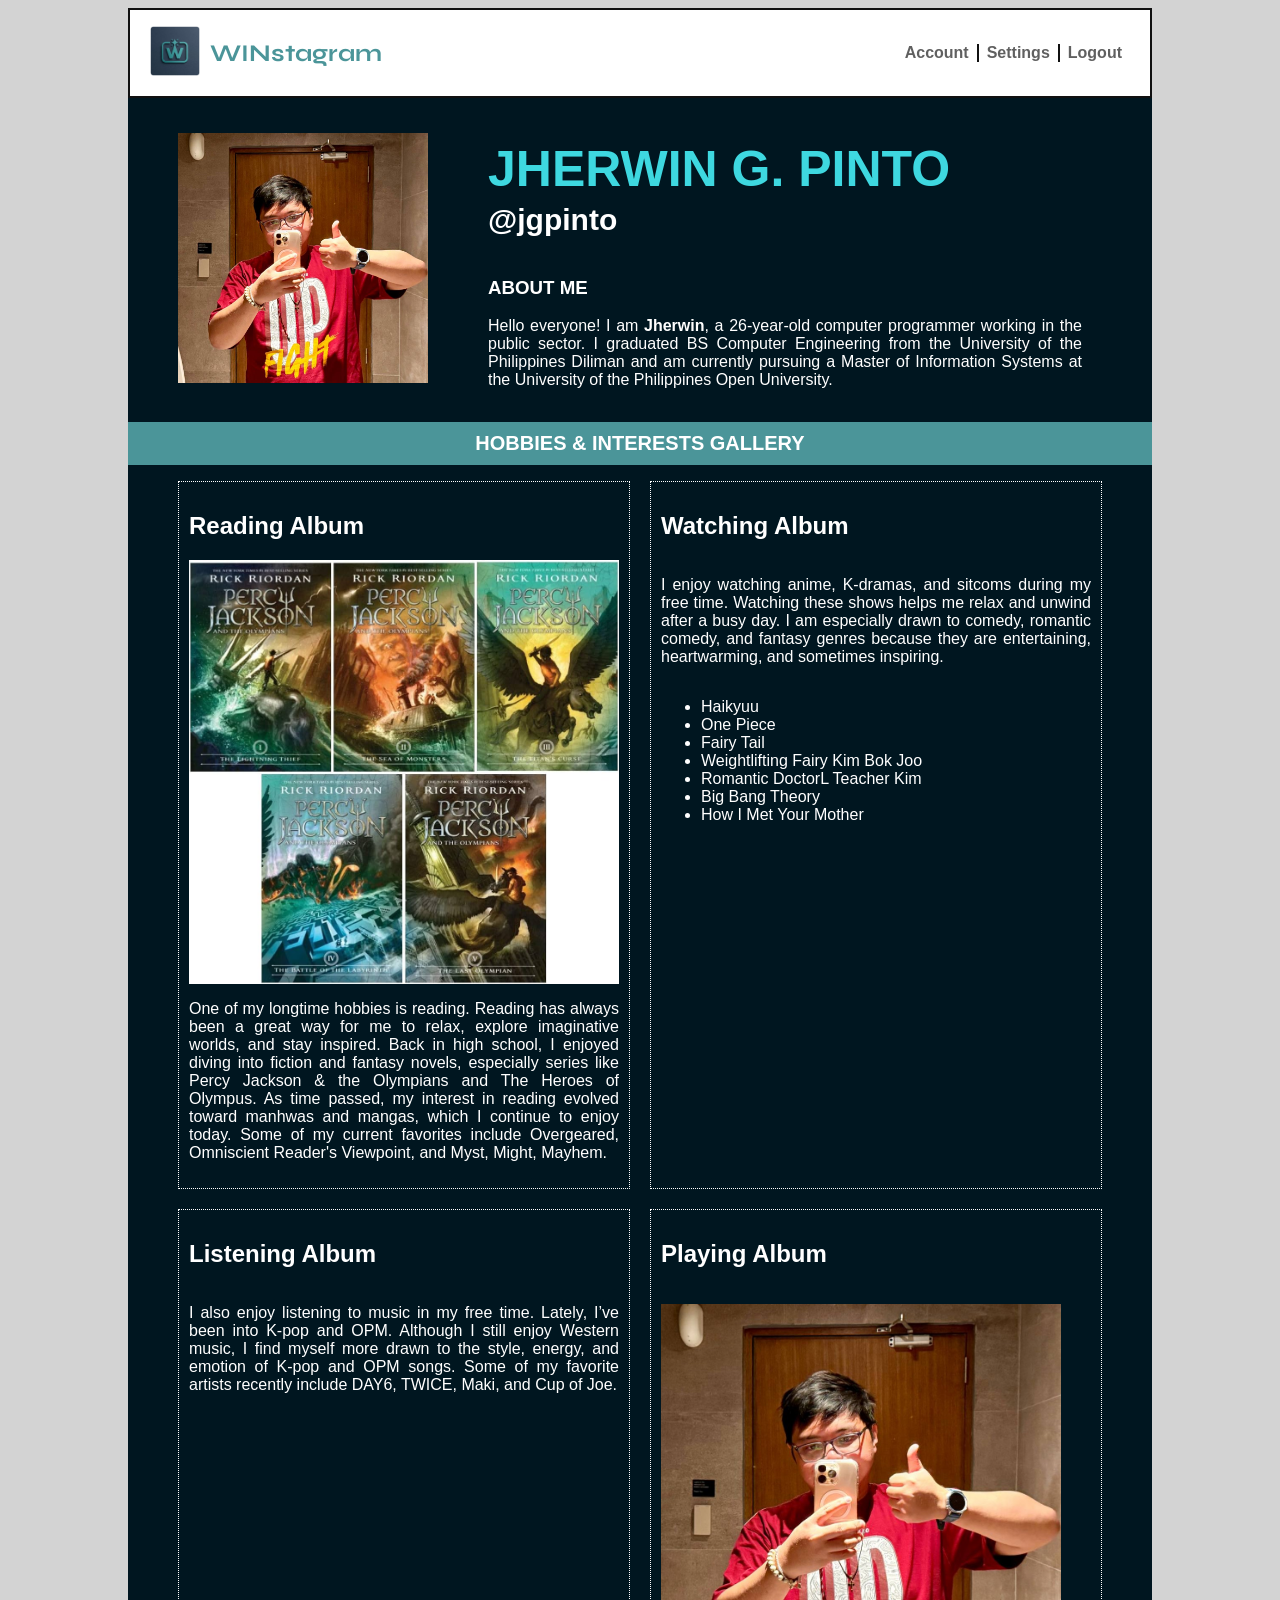
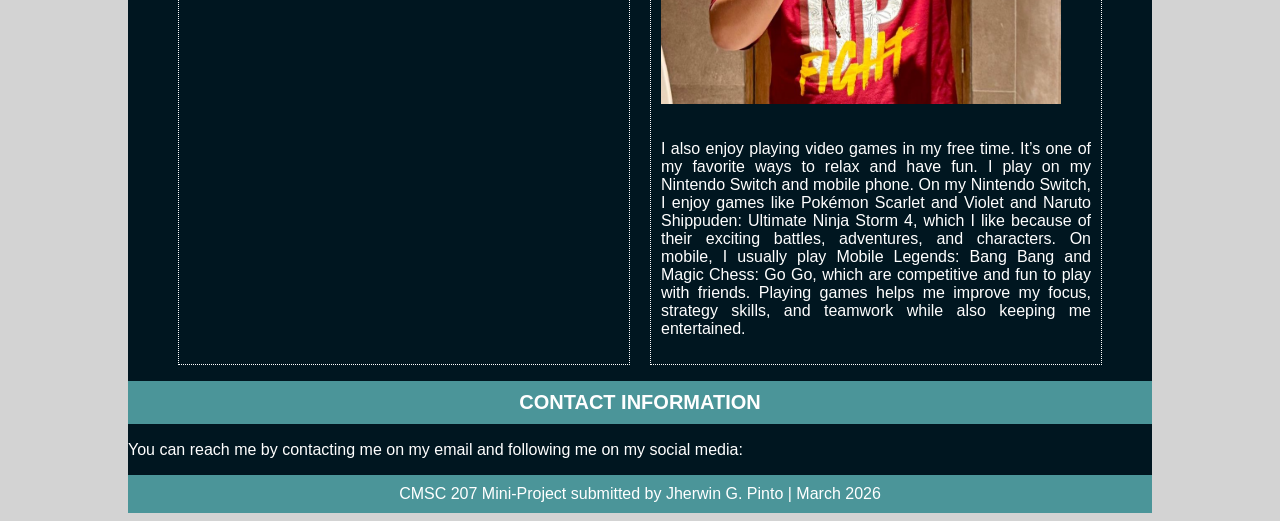
==== about-me.html @ 8641c35a "13" ====
<!DOCTYPE html>
<html>

<head>
    <title>WINstagram</title>
    <meta name="viewport" content="width=device-width, initial-scale=1.0">
    <link type="text/css" rel="stylesheet" href="css/stylesheet-1.css" />
</head>

<body>
    <header>
        <nav>
            <div>
                <p><img id="logo" src="images/winstagram.png" alt="Display Picture" width="50" height="50" /></p>
                <h1>WINstagram</h1>
            </div>
            <ul>
                <li class="selected">Account</li>
                <li class="selected">Settings</li>
                <li class="selected">Logout</li>
            </ul>
        </nav>
    </header>
    <section id="about-me">
        <div>
            <p><img id="display-image" onclick="swapImage()" src="images/image01.jpg" alt="Display Picture" width="300"
                    height="400" /></p>
        </div>
        <script>
            function swapImage() {
                var imageDisplayed = document.getElementById('display-image');
                if (imageDisplayed.src.match("images/image01.jpg")) {
                    imageDisplayed.src = "images/image02.jpg";
                } else if (imageDisplayed.src.match("images/image02.jpg")) {
                    imageDisplayed.src = "images/image03.jpg";
                } else {
                    imageDisplayed.src = "images/image01.jpg";
                }
            }
        </script>
        <div id="details">
            <h1>JHERWIN G. PINTO</h1>
            <h2>@jgpinto</h2>
            <h3>ABOUT ME</h3>
            <p>Hello everyone! I am <strong>Jherwin</strong>, a 26-year-old computer programmer working in the
                public sector. I graduated BS Computer Engineering from the University of the Philippines Diliman and am
                currently
                pursuing a Master of Information Systems at the University of the Philippines Open University.

            </p>
        </div>
    </section>

    <section id="hobbies">
        <h1>HOBBIES & INTERESTS GALLERY</h1>
        <div id="content">
            <div id="reading">
                <h2>Reading Album</h2>
                <div>
            <img id="reading-img" onclick="swapReading()" src="images/reading01.jpg" alt="Display Picture" />
        </div>
        <script>
            function swapReading() {
                var imageDisplayed = document.getElementById('reading-img');
                if (imageDisplayed.src.match("images/reading01.jpg")) {
                    imageDisplayed.src = "images/reading02.jpg";
                } else if (imageDisplayed.src.match("images/reading02.jpg")) {
                    imageDisplayed.src = "images/reading03.jpg";
                } else if (imageDisplayed.src.match("images/reading03.jpg")) {
                    imageDisplayed.src = "images/reading04.jpg";
                } else if (imageDisplayed.src.match("images/reading04.jpg")) {
                    imageDisplayed.src = "images/reading05.jpg";
                } else if (imageDisplayed.src.match("images/reading05.jpg")) {
                    imageDisplayed.src = "images/reading06.jpg";
                }else {
                    imageDisplayed.src = "images/reading01.jpg";
                } 
            }
        </script>
                <p>One of my longtime hobbies is reading. Reading has always been a great way for me to relax, explore
                    imaginative
                    worlds, and stay inspired.
                    Back in high school, I enjoyed diving into fiction and fantasy novels, especially series like Percy
                    Jackson & the
                    Olympians and The Heroes of Olympus.
                    As time passed, my interest in reading evolved toward manhwas and mangas, which I continue to enjoy
                    today.
                    Some of my current favorites include Overgeared, Omniscient Reader's Viewpoint, and Myst, Might,
                    Mayhem.
                </p>
            </div>
            <div id="watching">
                <h2>Watching Album</h2>
                <p>I enjoy watching anime, K-dramas, and sitcoms during my free time.
                    Watching these shows helps me relax and unwind after a busy day.
                    I am especially drawn to comedy, romantic comedy, and fantasy genres because they are entertaining,
                    heartwarming,
                    and sometimes inspiring.</p>
                <ul>
                    <li>Haikyuu</li>
                    <li>One Piece</li>
                    <li>Fairy Tail</li>
                    <li>Weightlifting Fairy Kim Bok Joo</li>
                    <li>Romantic DoctorL Teacher Kim</li>
                    <li>Big Bang Theory</li>
                    <li>How I Met Your Mother</li>
                </ul>
            </div>
            <div id="listening">
                <h2>Listening Album</h2>
                <p>I also enjoy listening to music in my free time. Lately, I’ve been into K-pop and OPM.
                    Although I still enjoy Western music, I find myself more drawn to the style, energy,
                    and emotion of K-pop and OPM songs. Some of my favorite artists recently include
                    DAY6, TWICE, Maki, and Cup of Joe.</p>
            </div>
            <div id="playing">
                <h2>Playing Album</h2>
                <p><img id="playing-img" onclick="swapImage()" src="images/image01.jpg" alt="Display Picture" height="400px" width="400px"/></p>

                <p>I also enjoy playing video games in my free time. It’s one of my favorite ways to relax and have fun.
                    I play on my
                    Nintendo Switch and mobile phone.

                    On my Nintendo Switch, I enjoy games like Pokémon Scarlet and Violet and Naruto Shippuden: Ultimate
                    Ninja Storm 4,
                    which I like because of their exciting battles, adventures, and characters.

                    On mobile, I usually play Mobile Legends: Bang Bang and Magic Chess: Go Go, which are competitive
                    and fun to play
                    with friends.

                    Playing games helps me improve my focus, strategy skills, and teamwork while also keeping me
                    entertained.</p>

                
            </div>
        </div>
    </section>
    <section id="contact-info">
        <h1>CONTACT INFORMATION</h1>
        <p>You can reach me by contacting me on my email and following me on my social media: </p>
    </section>
    <footer>
        CMSC 207 Mini-Project submitted by Jherwin G. Pinto | March 2026
    </footer>
</body>

</html>
---- css/stylesheet-1.css ----
@import url('https://fonts.googleapis.com/css2?family=Archivo+Black&family=Syne:wght@400..800&display=swap');

html {
    box-sizing: border-box;
}

*, *:before, *:after {
    box-sizing: inherit;
}

html {
    background-color: lightgray;
}

body {
    font-family: sans-serif;
    background-color: rgb(0, 22, 32);
    color: white;
    margin-left: auto;
    margin-right: auto;
    max-width: 1024px;
    min-width: 256px;
}

header {
    background-color: white;

}


nav {
    background-color: white;
    border: 2px solid #111111;
    font-family: 'Syne', sans-serif;
    font-weight: bold;
    padding-left: 20px;
    padding-right: 20px;
    display: flex;
    align-items: center;
    justify-content: space-between;
}

nav div{
    display: flex;
    align-items: center;
    gap: 10px;
}

nav h1{
    color: #4b9599;
}

nav ul {
    list-style-type: none;
    font-family: sans-serif;
    display: flex;
    justify-content: flex-end;
    margin: 0;
}

nav li {
    display: inline;
    border-right: 2px solid #111111;
    padding-right: 8px;
    padding-left: 8px;
}

nav ul li:last-child {
    border-right: none;
}

nav ul li a {
    text-decoration: none;
    color: #111111;
}

nav li.selected {
    color: #606060;
}

nav li a:hover {
    text-decoration: underline;
}

nav li a:link {
    color: blue;
}

nav li a:visited {
    color: purple;
}

nav li a:active {
    text-decoration: underline;
    background-color: black;
    color: white;
}

#display-image {
    width: 250px;
    margin-top: 35px;
    margin-right: 40px;
    margin-left: 50px;
    height: auto;
    display: block;
}

#details{
    margin-right: 70px;
    text-align: justify;
}

#details h1{
    margin-bottom: 0px;
    font-size: 50PX;
    color: #3ed8e0
}

#details h2{
    margin-top: 5px;
    margin-bottom: 40px;
    font-size: 30px;
}

#details

section {
    background-color: white;
    padding: 10px;
}


#about-me {
    display: flex;
    align-items: flex-start;
    gap: 20px;
}

#hobbies{
    text-align: justify;
}

#hobbies h1{
    text-align: center;
    align-content: center;
    background-color: #4b9599;
    padding: 10px;
    font-size: 20px;
    color: white;
}

#hobbies #content{
    margin-left: 50px;
    margin-right: 50px;
    display: grid;
    grid-template-columns: repeat(2,1fr);
    gap: 20px;
    align-items: stretch;
}

#hobbies #content #reading {
    border: 1px dotted white;
    box-sizing: border-box;
    padding: 10px;
    flex-direction: column;
    display: flex;
}

#hobbies #content #watching {
    border: 1px dotted white;
    box-sizing: border-box;
    padding: 10px;
    flex-direction: column;
    display: flex;
}

#hobbies #content #listening {
    border: 1px dotted white;
    box-sizing: border-box;
    padding: 10px;
    flex-direction: column;
    display: flex;
}

#hobbies #content #playing {
    border: 1px dotted white;
    box-sizing: border-box;
    padding: 10px;
    flex-direction: column;
    display: flex;
}

#reading img{
    width:100%;
    height: auto;
    display: block;
}

#contact-info{
    text-align: justify;
}

#contact-info h1{
    text-align: center;
    background-color: #4b9599;
    padding: 10px;
    font-size: 20px;
    color: white;
}

footer {
    background-color: #4b9599;
    clear: both;
    padding: 10px;
    text-align: center;
}


@media all and (max-width: 700px) {
     #about-me {
        flex-direction: column;
    }

    #hobbies {
        padding: 15px;
    }
}
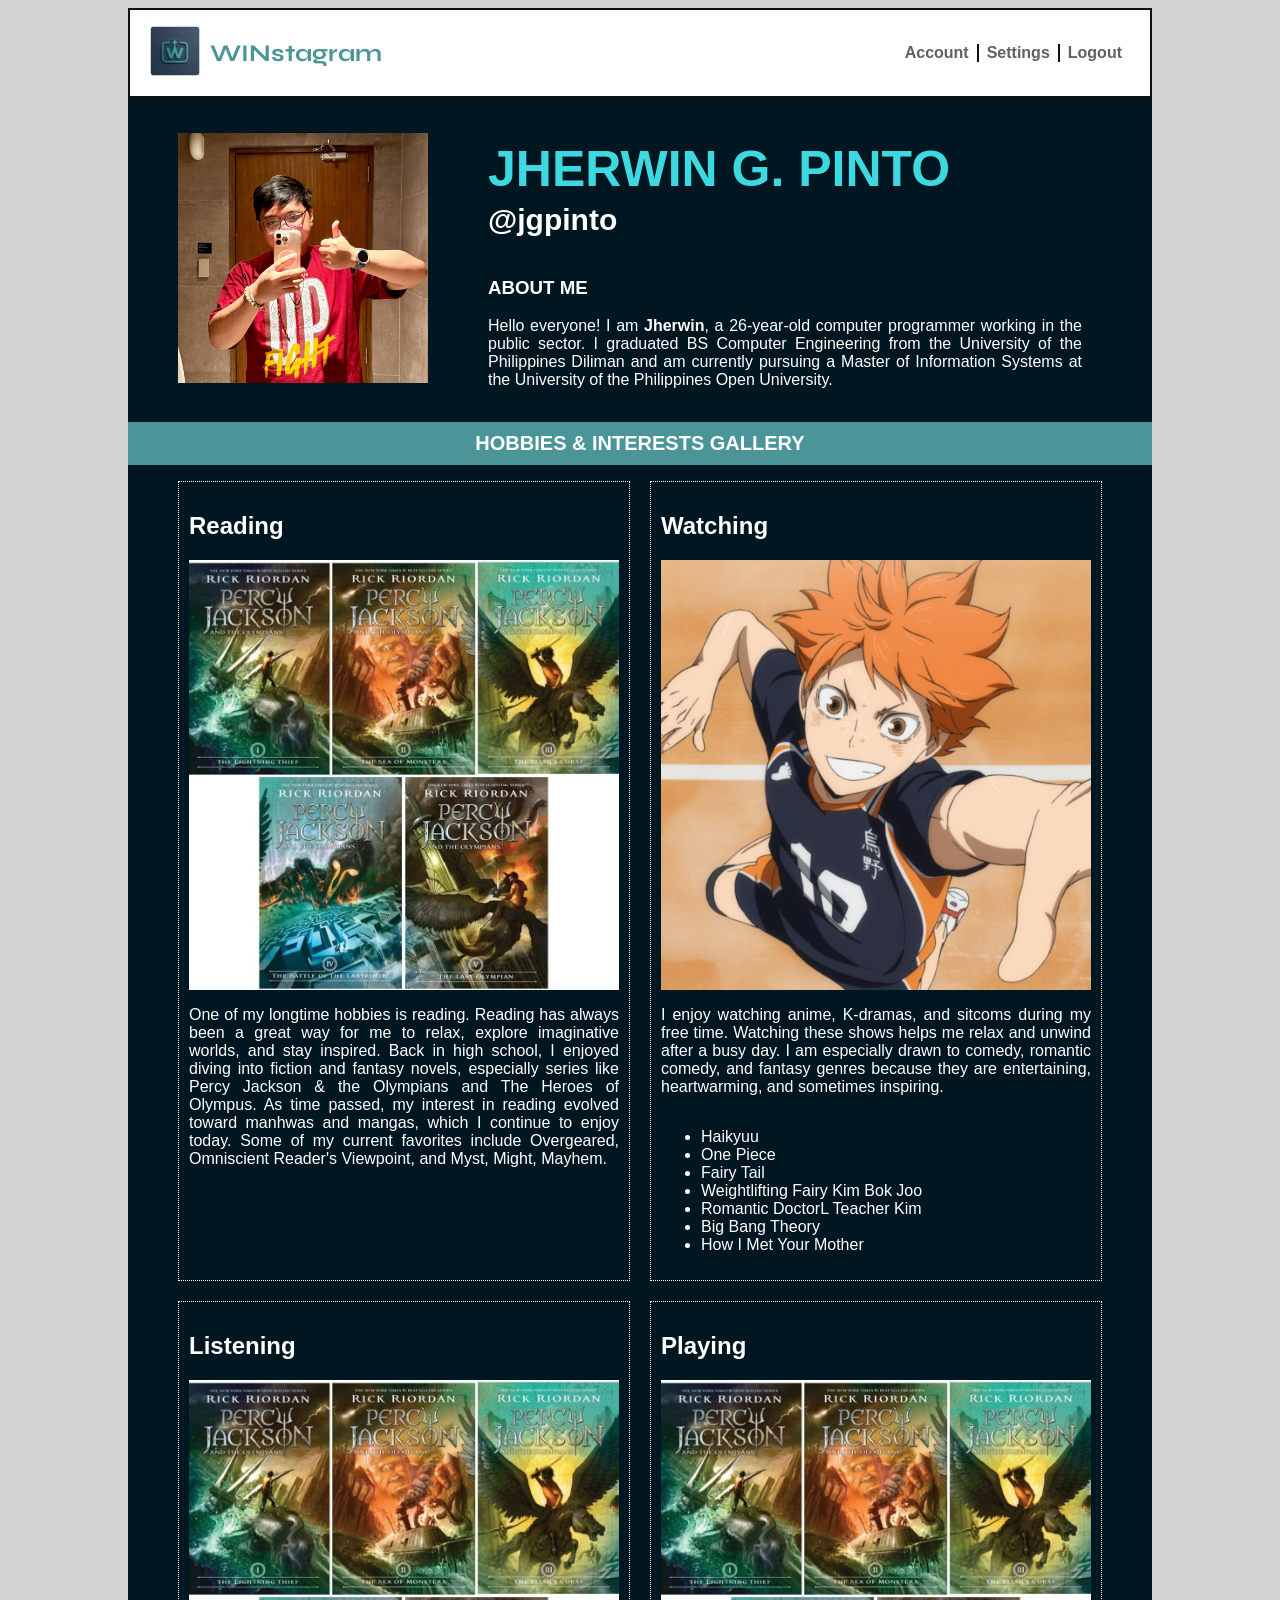
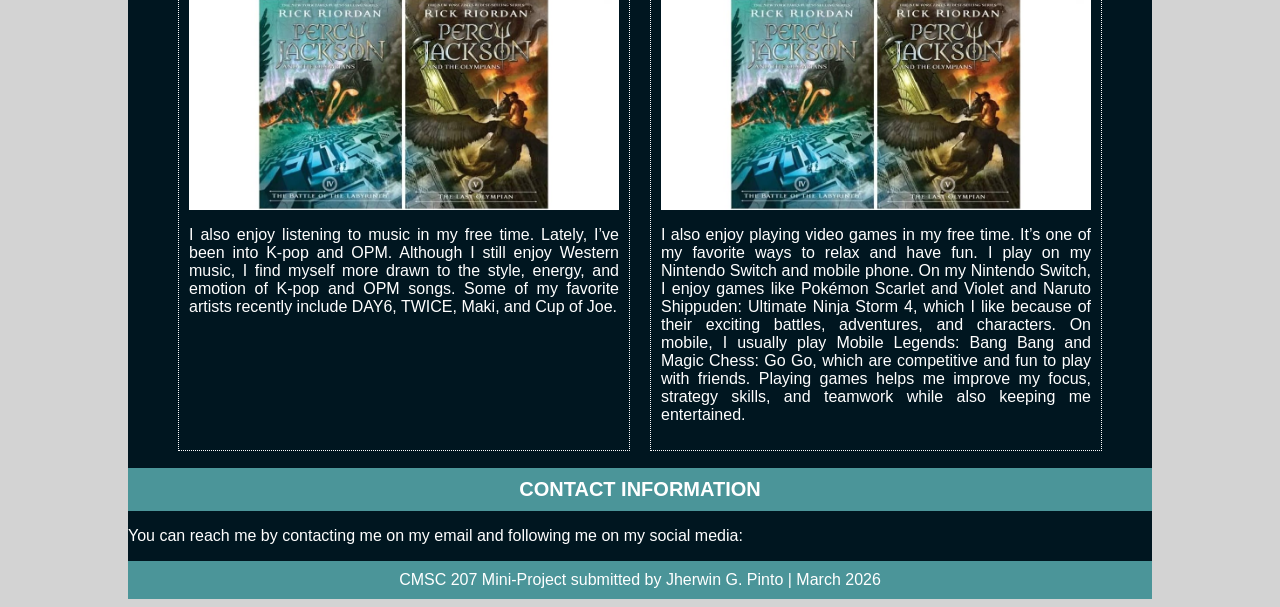
==== commit fd6f16b8: "14" ====
--- a/about-me.html
+++ b/about-me.html
@@ -55,28 +55,24 @@
         <h1>HOBBIES & INTERESTS GALLERY</h1>
         <div id="content">
             <div id="reading">
-                <h2>Reading Album</h2>
-                <div>
-            <img id="reading-img" onclick="swapReading()" src="images/reading01.jpg" alt="Display Picture" />
-        </div>
-        <script>
-            function swapReading() {
-                var imageDisplayed = document.getElementById('reading-img');
-                if (imageDisplayed.src.match("images/reading01.jpg")) {
-                    imageDisplayed.src = "images/reading02.jpg";
-                } else if (imageDisplayed.src.match("images/reading02.jpg")) {
-                    imageDisplayed.src = "images/reading03.jpg";
-                } else if (imageDisplayed.src.match("images/reading03.jpg")) {
-                    imageDisplayed.src = "images/reading04.jpg";
-                } else if (imageDisplayed.src.match("images/reading04.jpg")) {
-                    imageDisplayed.src = "images/reading05.jpg";
-                } else if (imageDisplayed.src.match("images/reading05.jpg")) {
-                    imageDisplayed.src = "images/reading06.jpg";
-                }else {
-                    imageDisplayed.src = "images/reading01.jpg";
-                } 
-            }
-        </script>
+                <h2>Reading</h2>
+                <img id="reading-img" onclick="swapReading()" src="images/reading01.jpg" alt="Display Picture - Reading" />
+                <script>
+                    function swapReading() {
+                        var imageDisplayed = document.getElementById('reading-img');
+                        if (imageDisplayed.src.match("images/reading01.jpg")) {
+                            imageDisplayed.src = "images/reading02.jpg";
+                        } else if (imageDisplayed.src.match("images/reading02.jpg")) {
+                            imageDisplayed.src = "images/reading03.jpg";
+                        } else if (imageDisplayed.src.match("images/reading03.jpg")) {
+                            imageDisplayed.src = "images/reading04.jpg";
+                        } else if (imageDisplayed.src.match("images/reading04.jpg")) {
+                            imageDisplayed.src = "images/reading05.jpg";
+                        } else {
+                            imageDisplayed.src = "images/reading01.jpg";
+                        }
+                    }
+                </script>
                 <p>One of my longtime hobbies is reading. Reading has always been a great way for me to relax, explore
                     imaginative
                     worlds, and stay inspired.
@@ -90,7 +86,28 @@
                 </p>
             </div>
             <div id="watching">
-                <h2>Watching Album</h2>
+                <h2>Watching</h2>
+                <img id="watching-img" onclick="swapWatching()" src="images/watching01.jpg" alt="Display Picture - Watching" />
+                <script>
+                    function swapWatching() {
+                        var imageDisplayed = document.getElementById('watching-img');
+                        if (imageDisplayed.src.match("images/watching01.jpg")) {
+                            imageDisplayed.src = "images/watching02.jpg";
+                        } else if (imageDisplayed.src.match("images/watching02.jpg")) {
+                            imageDisplayed.src = "images/watching03.jpg";
+                        } else if (imageDisplayed.src.match("images/watching03.jpg")) {
+                            imageDisplayed.src = "images/watching04.jpg";
+                        } else if (imageDisplayed.src.match("images/watching04.jpg")) {
+                            imageDisplayed.src = "images/watching05.jpg";
+                        } else if (imageDisplayed.src.match("images/watching05.jpg")) {
+                            imageDisplayed.src = "images/watching06.jpg";
+                        }else if (imageDisplayed.src.match("images/watching06.jpg")) {
+                            imageDisplayed.src = "images/watching07.jpg";
+                        }else {
+                            imageDisplayed.src = "images/watching01.jpg";
+                        }
+                    }
+                </script>
                 <p>I enjoy watching anime, K-dramas, and sitcoms during my free time.
                     Watching these shows helps me relax and unwind after a busy day.
                     I am especially drawn to comedy, romantic comedy, and fantasy genres because they are entertaining,
@@ -107,15 +124,48 @@
                 </ul>
             </div>
             <div id="listening">
-                <h2>Listening Album</h2>
+                <h2>Listening</h2>
+                <img id="reading-img" onclick="swapReading()" src="images/reading01.jpg" alt="Display Picture - Listening" />
+                <script>
+                    function swapReading() {
+                        var imageDisplayed = document.getElementById('reading-img');
+                        if (imageDisplayed.src.match("images/reading01.jpg")) {
+                            imageDisplayed.src = "images/reading02.jpg";
+                        } else if (imageDisplayed.src.match("images/reading02.jpg")) {
+                            imageDisplayed.src = "images/reading03.jpg";
+                        } else if (imageDisplayed.src.match("images/reading03.jpg")) {
+                            imageDisplayed.src = "images/reading04.jpg";
+                        } else if (imageDisplayed.src.match("images/reading04.jpg")) {
+                            imageDisplayed.src = "images/reading05.jpg";
+                        } else {
+                            imageDisplayed.src = "images/reading01.jpg";
+                        }
+                    }
+                </script>
                 <p>I also enjoy listening to music in my free time. Lately, I’ve been into K-pop and OPM.
                     Although I still enjoy Western music, I find myself more drawn to the style, energy,
                     and emotion of K-pop and OPM songs. Some of my favorite artists recently include
                     DAY6, TWICE, Maki, and Cup of Joe.</p>
             </div>
             <div id="playing">
-                <h2>Playing Album</h2>
-                <p><img id="playing-img" onclick="swapImage()" src="images/image01.jpg" alt="Display Picture" height="400px" width="400px"/></p>
+                <h2>Playing</h2>
+                <img id="reading-img" onclick="swapReading()" src="images/reading01.jpg" alt="Display Picture - Playing" />
+                <script>
+                    function swapReading() {
+                        var imageDisplayed = document.getElementById('reading-img');
+                        if (imageDisplayed.src.match("images/reading01.jpg")) {
+                            imageDisplayed.src = "images/reading02.jpg";
+                        } else if (imageDisplayed.src.match("images/reading02.jpg")) {
+                            imageDisplayed.src = "images/reading03.jpg";
+                        } else if (imageDisplayed.src.match("images/reading03.jpg")) {
+                            imageDisplayed.src = "images/reading04.jpg";
+                        } else if (imageDisplayed.src.match("images/reading04.jpg")) {
+                            imageDisplayed.src = "images/reading05.jpg";
+                        } else {
+                            imageDisplayed.src = "images/reading01.jpg";
+                        }
+                    }
+                </script>
 
                 <p>I also enjoy playing video games in my free time. It’s one of my favorite ways to relax and have fun.
                     I play on my
@@ -132,7 +182,7 @@
                     Playing games helps me improve my focus, strategy skills, and teamwork while also keeping me
                     entertained.</p>
 
-                
+
             </div>
         </div>
     </section>
--- a/css/stylesheet-1.css
+++ b/css/stylesheet-1.css
@@ -196,6 +196,24 @@
     display: block;
 }
 
+#watching img{
+    width:100%;
+    height: auto;
+    display: block;
+}
+
+#listening img{
+    width:100%;
+    height: auto;
+    display: block;
+}
+
+#playing img{
+    width:100%;
+    height: auto;
+    display: block;
+}
+
 #contact-info{
     text-align: justify;
 }
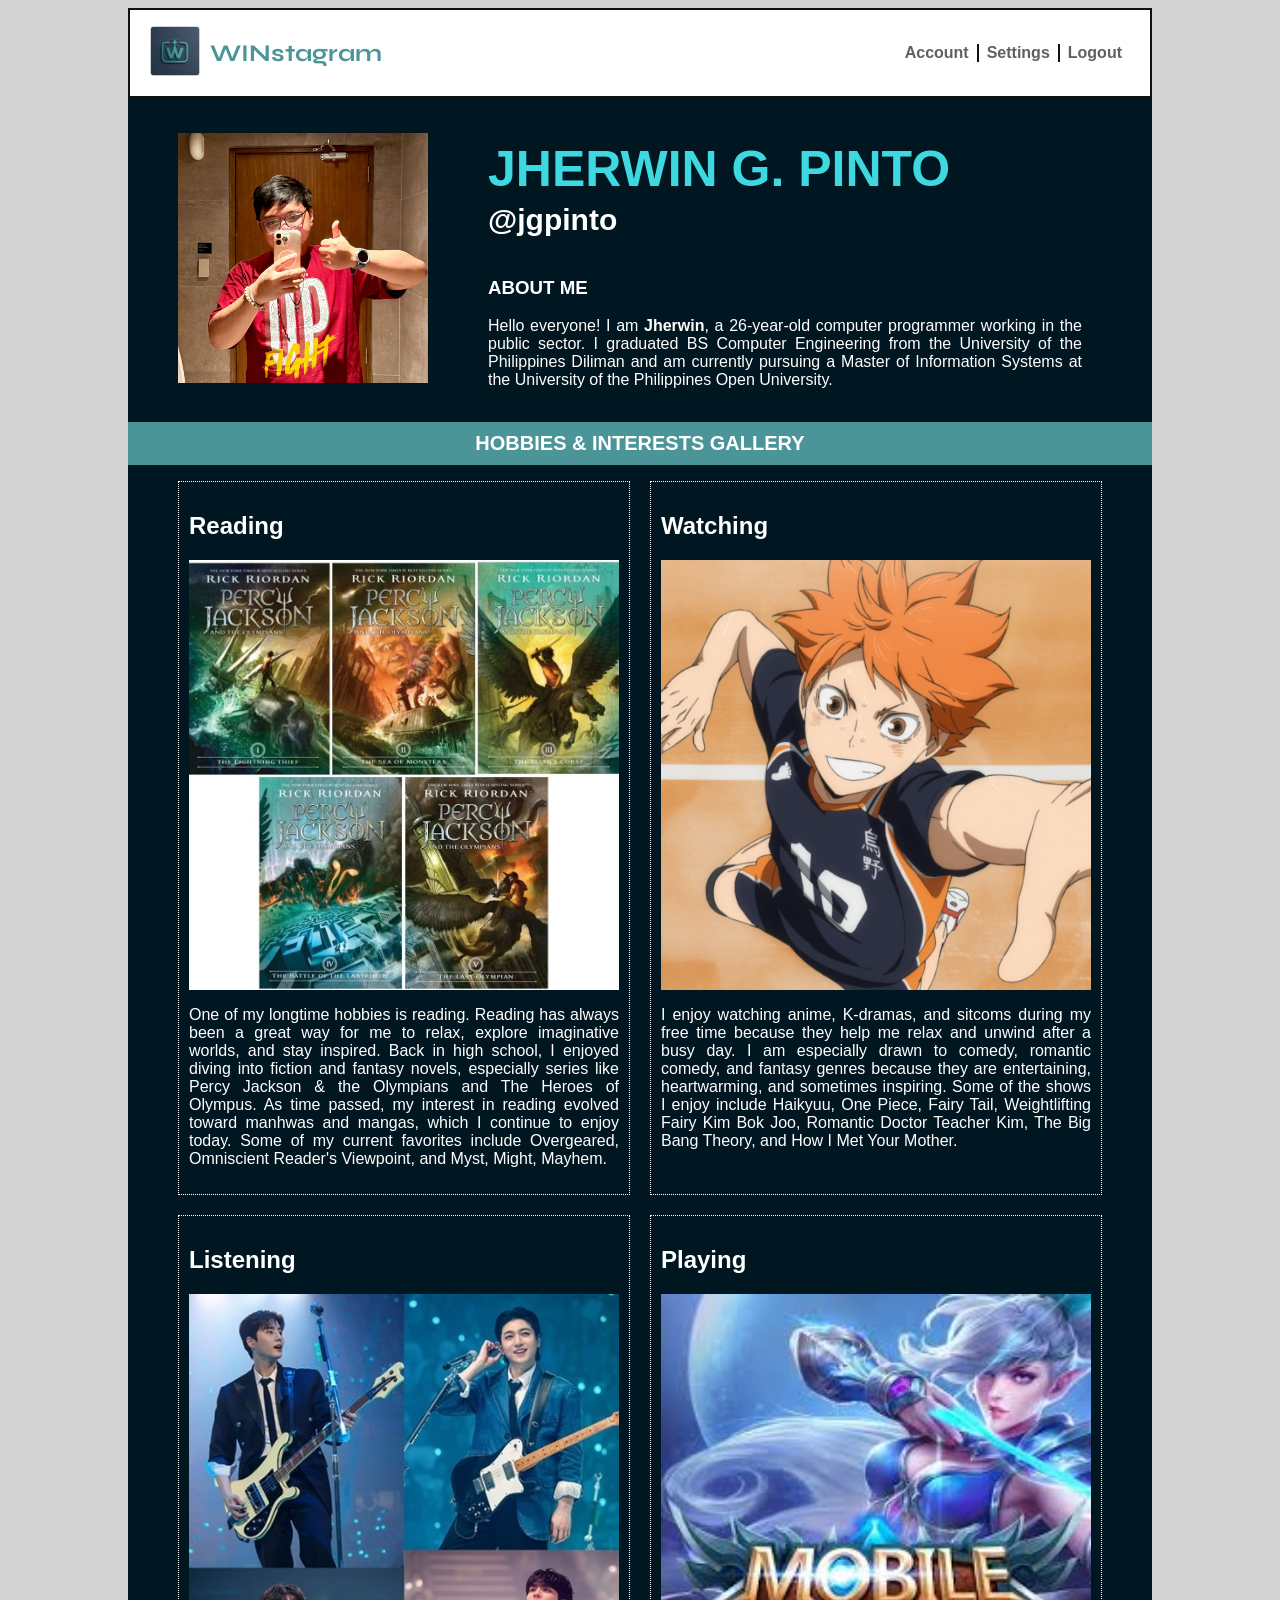
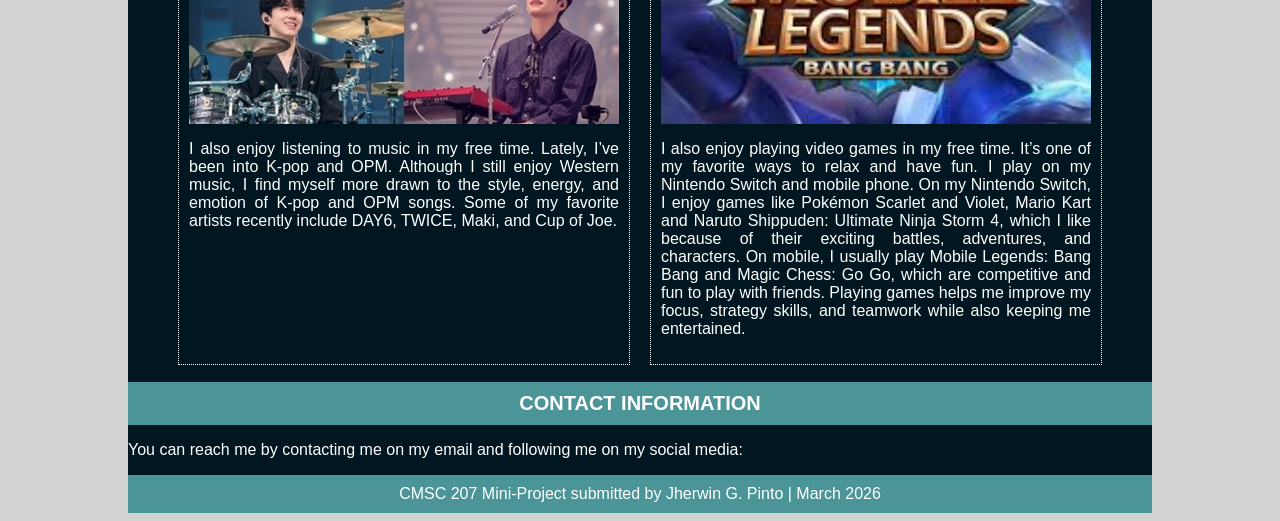
==== commit 66714eab: "13" ====
--- a/about-me.html
+++ b/about-me.html
@@ -11,7 +11,7 @@
     <header>
         <nav>
             <div>
-                <p><img id="logo" src="images/winstagram.png" alt="Display Picture" width="50" height="50" /></p>
+                <p><img id="logo" src="images/winstagram.jpg" alt="Display Picture" width="50" height="50" /></p>
                 <h1>WINstagram</h1>
             </div>
             <ul>
@@ -108,37 +108,24 @@
                         }
                     }
                 </script>
-                <p>I enjoy watching anime, K-dramas, and sitcoms during my free time.
-                    Watching these shows helps me relax and unwind after a busy day.
-                    I am especially drawn to comedy, romantic comedy, and fantasy genres because they are entertaining,
-                    heartwarming,
-                    and sometimes inspiring.</p>
-                <ul>
-                    <li>Haikyuu</li>
-                    <li>One Piece</li>
-                    <li>Fairy Tail</li>
-                    <li>Weightlifting Fairy Kim Bok Joo</li>
-                    <li>Romantic DoctorL Teacher Kim</li>
-                    <li>Big Bang Theory</li>
-                    <li>How I Met Your Mother</li>
-                </ul>
+                <p>I enjoy watching anime, K-dramas, and sitcoms during my free time because they help me relax and unwind after a busy day. 
+                    I am especially drawn to comedy, romantic comedy, and fantasy genres because they are entertaining, heartwarming, and sometimes inspiring. 
+                    Some of the shows I enjoy include Haikyuu, One Piece, Fairy Tail, Weightlifting Fairy Kim Bok Joo, Romantic Doctor Teacher Kim, The Big Bang Theory, and How I Met Your Mother.</p>
             </div>
             <div id="listening">
                 <h2>Listening</h2>
-                <img id="reading-img" onclick="swapReading()" src="images/reading01.jpg" alt="Display Picture - Listening" />
+                <img id="listening-img" onclick="swapListening()" src="images/listening01.jpg" alt="Display Picture - Listening" />
                 <script>
-                    function swapReading() {
-                        var imageDisplayed = document.getElementById('reading-img');
-                        if (imageDisplayed.src.match("images/reading01.jpg")) {
-                            imageDisplayed.src = "images/reading02.jpg";
-                        } else if (imageDisplayed.src.match("images/reading02.jpg")) {
-                            imageDisplayed.src = "images/reading03.jpg";
-                        } else if (imageDisplayed.src.match("images/reading03.jpg")) {
-                            imageDisplayed.src = "images/reading04.jpg";
-                        } else if (imageDisplayed.src.match("images/reading04.jpg")) {
-                            imageDisplayed.src = "images/reading05.jpg";
+                    function swapListening() {
+                        var imageDisplayed = document.getElementById('listening-img');
+                        if (imageDisplayed.src.match("images/listening01.jpg")) {
+                            imageDisplayed.src = "images/listening02.jpg";
+                        } else if (imageDisplayed.src.match("images/listening02.jpg")) {
+                            imageDisplayed.src = "images/listening03.jpg";
+                        } else if (imageDisplayed.src.match("images/listening03.jpg")) {
+                            imageDisplayed.src = "images/listening04.jpg";
                         } else {
-                            imageDisplayed.src = "images/reading01.jpg";
+                            imageDisplayed.src = "images/listening01.jpg";
                         }
                     }
                 </script>
@@ -149,20 +136,20 @@
             </div>
             <div id="playing">
                 <h2>Playing</h2>
-                <img id="reading-img" onclick="swapReading()" src="images/reading01.jpg" alt="Display Picture - Playing" />
+                <img id="playing-img" onclick="swapPlaying()" src="images/playing01.jpg" alt="Display Picture - Playing" />
                 <script>
-                    function swapReading() {
-                        var imageDisplayed = document.getElementById('reading-img');
-                        if (imageDisplayed.src.match("images/reading01.jpg")) {
-                            imageDisplayed.src = "images/reading02.jpg";
-                        } else if (imageDisplayed.src.match("images/reading02.jpg")) {
-                            imageDisplayed.src = "images/reading03.jpg";
-                        } else if (imageDisplayed.src.match("images/reading03.jpg")) {
-                            imageDisplayed.src = "images/reading04.jpg";
-                        } else if (imageDisplayed.src.match("images/reading04.jpg")) {
-                            imageDisplayed.src = "images/reading05.jpg";
+                    function swapPlaying() {
+                        var imageDisplayed = document.getElementById('playing-img');
+                        if (imageDisplayed.src.match("images/playing01.jpg")) {
+                            imageDisplayed.src = "images/playing02.jpg";
+                        } else if (imageDisplayed.src.match("images/playing02.jpg")) {
+                            imageDisplayed.src = "images/playing03.jpg";
+                        } else if (imageDisplayed.src.match("images/playing03.jpg")) {
+                            imageDisplayed.src = "images/playing04.jpg";
+                        } else if (imageDisplayed.src.match("images/playing04.jpg")) {
+                            imageDisplayed.src = "images/playing05.jpg";
                         } else {
-                            imageDisplayed.src = "images/reading01.jpg";
+                            imageDisplayed.src = "images/playing01.jpg";
                         }
                     }
                 </script>
@@ -171,7 +158,7 @@
                     I play on my
                     Nintendo Switch and mobile phone.
 
-                    On my Nintendo Switch, I enjoy games like Pokémon Scarlet and Violet and Naruto Shippuden: Ultimate
+                    On my Nintendo Switch, I enjoy games like Pokémon Scarlet and Violet, Mario Kart and Naruto Shippuden: Ultimate
                     Ninja Storm 4,
                     which I like because of their exciting battles, adventures, and characters.
 
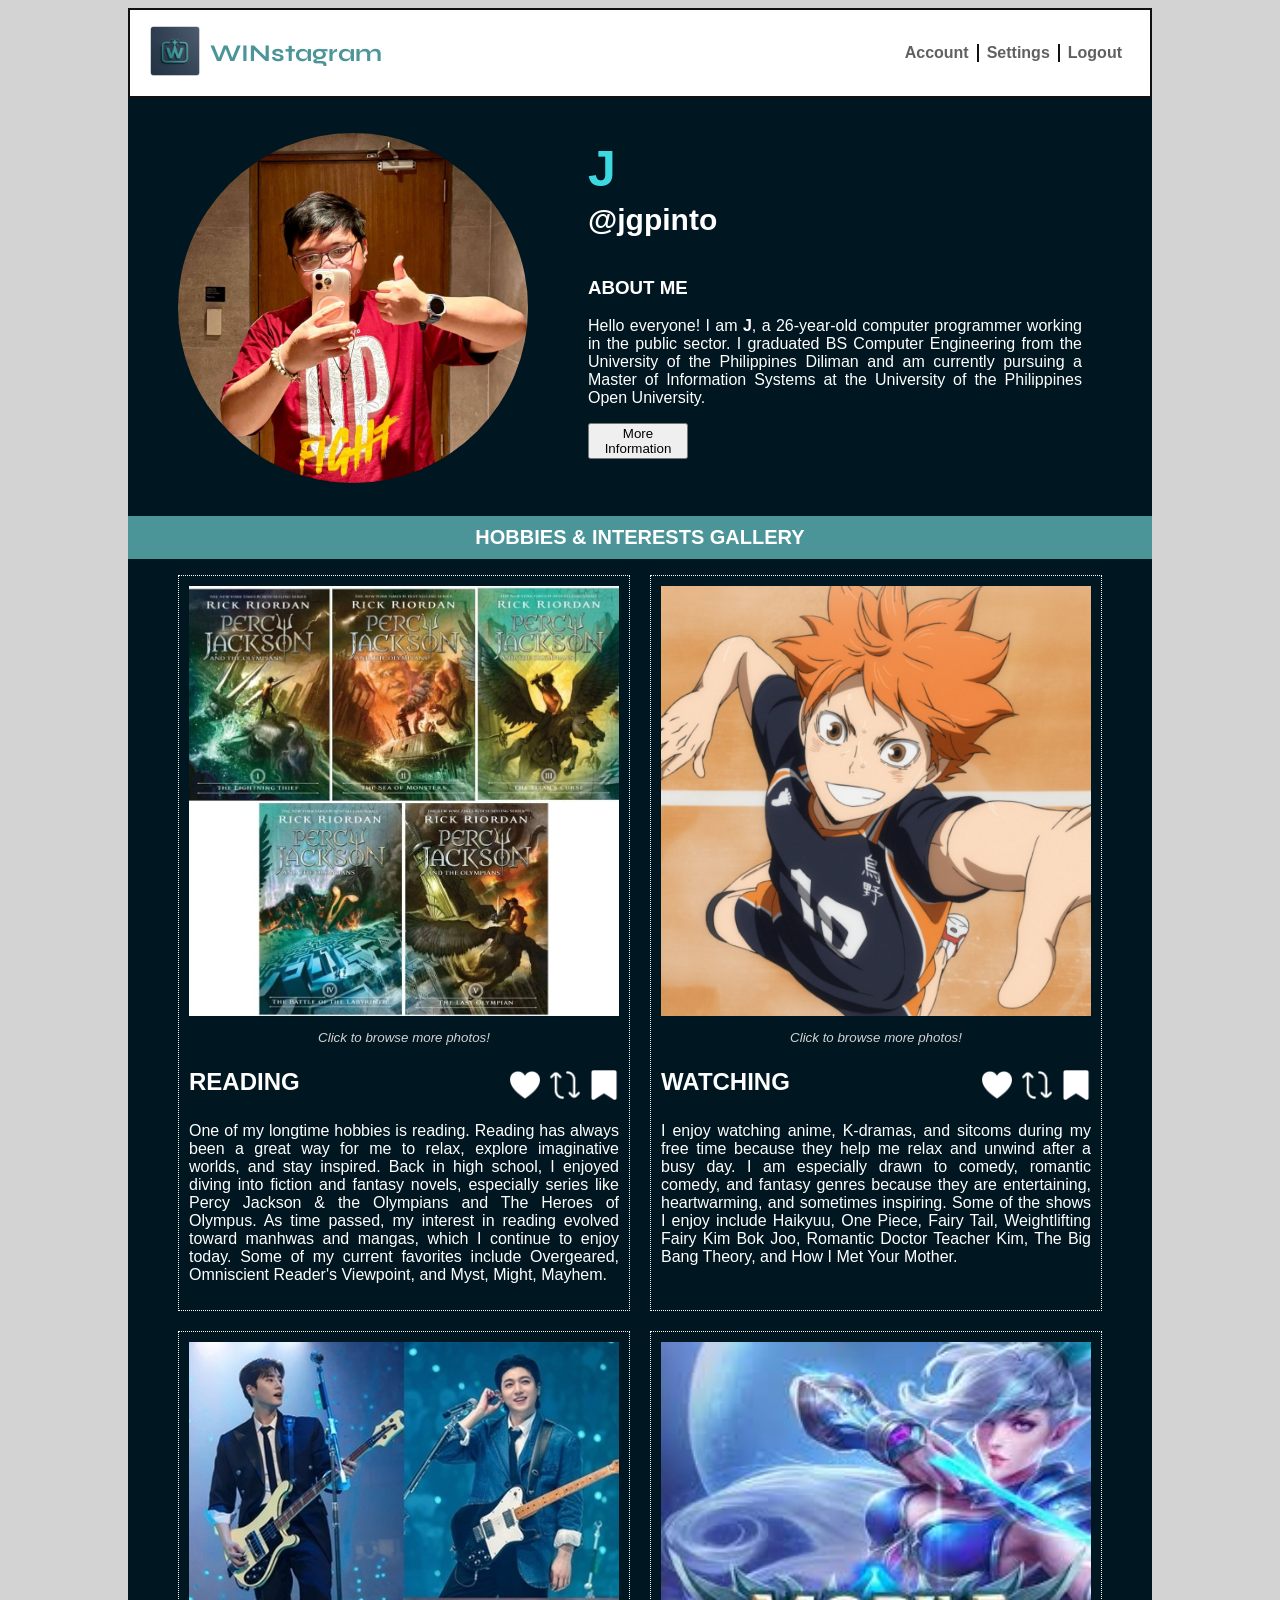
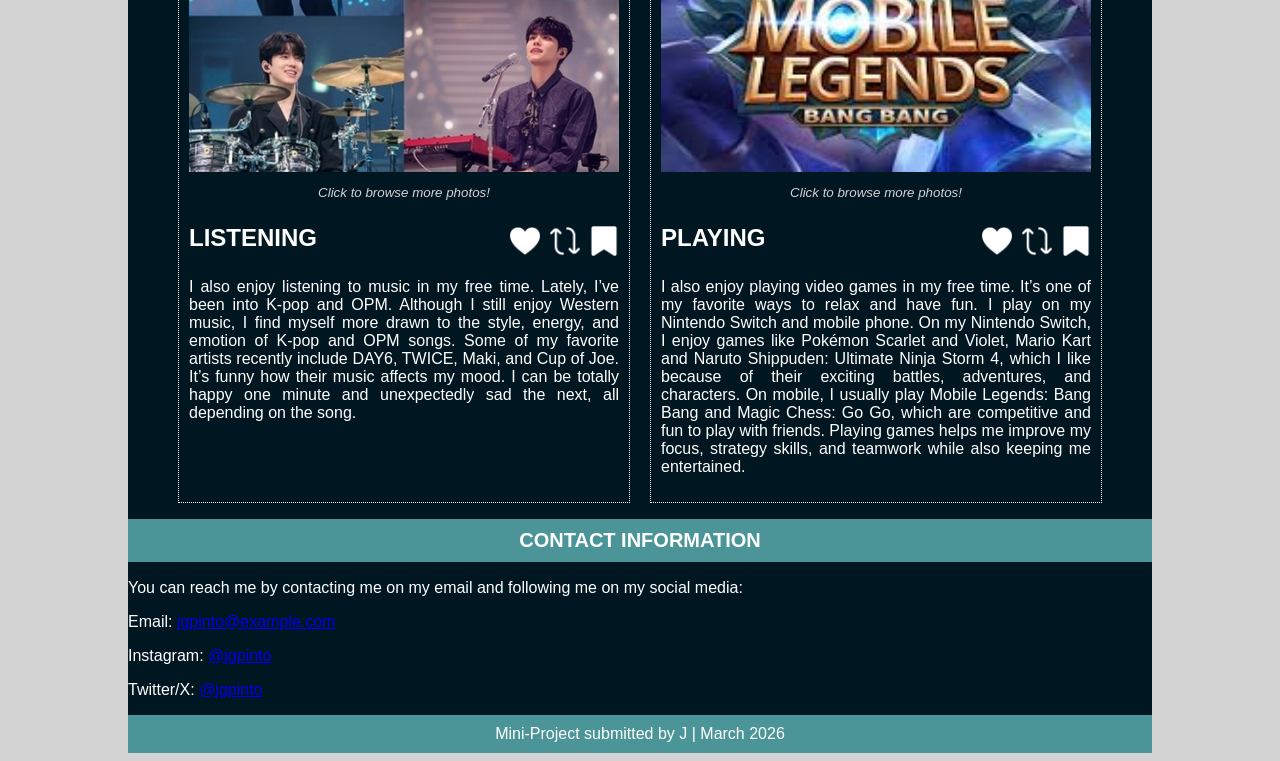
==== commit b66cabc5: "14" ====
--- a/about-me.html
+++ b/about-me.html
@@ -23,8 +23,7 @@
     </header>
     <section id="about-me">
         <div>
-            <p><img id="display-image" onclick="swapImage()" src="images/image01.jpg" alt="Display Picture" width="300"
-                    height="400" /></p>
+            <p><img id="display-image" onclick="swapImage()" src="images/image01.jpg" alt="Display Picture" /></p>
         </div>
         <script>
             function swapImage() {
@@ -39,15 +38,29 @@
             }
         </script>
         <div id="details">
-            <h1>JHERWIN G. PINTO</h1>
+            <h1>J</h1>
             <h2>@jgpinto</h2>
             <h3>ABOUT ME</h3>
-            <p>Hello everyone! I am <strong>Jherwin</strong>, a 26-year-old computer programmer working in the
+            <p>Hello everyone! I am <strong>J</strong>, a 26-year-old computer programmer working in the
                 public sector. I graduated BS Computer Engineering from the University of the Philippines Diliman and am
                 currently
                 pursuing a Master of Information Systems at the University of the Philippines Open University.
 
             </p>
+            <div id="more">
+            <button title="Click for Fun Fact!" onClick = "toggleFunFact()">More Information</button>
+            <p id="Funfact" style = "display:none;">Fun Fact: I have attended every DAY6 concert in the Philippines since 2018!</p>
+            <script>
+                function toggleFunFact(){
+                    var fact = document.getElementById("Funfact");
+                    if(fact.style.display === "none"){
+                        fact.style.display = "block";
+                    }else{
+                        fact.style.display = "none";
+                    }
+                }
+            </script>
+            </div>
         </div>
     </section>
 
@@ -55,8 +68,10 @@
         <h1>HOBBIES & INTERESTS GALLERY</h1>
         <div id="content">
             <div id="reading">
-                <h2>Reading</h2>
-                <img id="reading-img" onclick="swapReading()" src="images/reading01.jpg" alt="Display Picture - Reading" />
+
+                <img id="reading-img" onclick="swapReading()" src="images/reading01.jpg"
+                    alt="Display Picture - Reading" />
+                <p id="click"><em>Click to browse more photos!</em></p>
                 <script>
                     function swapReading() {
                         var imageDisplayed = document.getElementById('reading-img');
@@ -73,6 +88,52 @@
                         }
                     }
                 </script>
+                <div id="likesharesave">
+                    <h2>READING</h2>
+                    <div>
+                        <button id="like1" title= "Like" onclick="Liked1()"
+                            style='background-image:url("images/like-white.jpg")'></button>
+                        <script>
+                            function Liked1() {
+                                var liked1 = document.getElementById('like1');
+                                if (liked1.style.backgroundImage.includes("images/like-white.jpg")) {
+                                    liked1.style.backgroundImage = 'url("images/like-cyan.jpg")';
+                                    liked1.title = "Unlike";
+                                } else {
+                                    liked1.style.backgroundImage = 'url("images/like-white.jpg")'
+                                    liked1.title = "Like";
+                                }
+                            } </script>
+                        <button id="share1" title = "Share" onclick="Shared1()"
+                            style='background-image:url("images/share-white.jpg")'></button>
+                        <script>
+                            function Shared1() {
+                                var shared1 = document.getElementById('share1');
+                                if (shared1.style.backgroundImage.includes("images/share-white.jpg")) {
+                                    shared1.style.backgroundImage = 'url("images/share-cyan.jpg")';
+                                    shared1.title = "Unshare";
+                                } else {
+                                    shared1.style.backgroundImage = 'url("images/share-white.jpg")';
+                                    shared1.title = "Share";
+                                }
+                            } </script>
+
+                        <button id="save1" title = "Save" onclick="Saved1()"
+                            style='background-image:url("images/save-white.jpg")'></button>
+                        <script>
+                            function Saved1() {
+                                var saved1 = document.getElementById('save1');
+                                if (saved1.style.backgroundImage.includes("images/save-white.jpg")) {
+                                    saved1.style.backgroundImage = 'url("images/save-cyan.jpg")';
+                                    saved1.title = "Unsave";
+                                } else {
+                                    saved1.style.backgroundImage = 'url("images/save-white.jpg")';
+                                    saved1.title = "Save";
+                                }
+                            } </script>
+                    </div>
+                </div>
+
                 <p>One of my longtime hobbies is reading. Reading has always been a great way for me to relax, explore
                     imaginative
                     worlds, and stay inspired.
@@ -86,8 +147,10 @@
                 </p>
             </div>
             <div id="watching">
-                <h2>Watching</h2>
-                <img id="watching-img" onclick="swapWatching()" src="images/watching01.jpg" alt="Display Picture - Watching" />
+
+                <img id="watching-img" onclick="swapWatching()" src="images/watching01.jpg"
+                    alt="Display Picture - Watching" />
+                <p id="click"><em>Click to browse more photos!</em></p>
                 <script>
                     function swapWatching() {
                         var imageDisplayed = document.getElementById('watching-img');
@@ -101,42 +164,192 @@
                             imageDisplayed.src = "images/watching05.jpg";
                         } else if (imageDisplayed.src.match("images/watching05.jpg")) {
                             imageDisplayed.src = "images/watching06.jpg";
-                        }else if (imageDisplayed.src.match("images/watching06.jpg")) {
+                        } else if (imageDisplayed.src.match("images/watching06.jpg")) {
                             imageDisplayed.src = "images/watching07.jpg";
-                        }else {
+                        } else {
                             imageDisplayed.src = "images/watching01.jpg";
                         }
                     }
                 </script>
-                <p>I enjoy watching anime, K-dramas, and sitcoms during my free time because they help me relax and unwind after a busy day. 
-                    I am especially drawn to comedy, romantic comedy, and fantasy genres because they are entertaining, heartwarming, and sometimes inspiring. 
-                    Some of the shows I enjoy include Haikyuu, One Piece, Fairy Tail, Weightlifting Fairy Kim Bok Joo, Romantic Doctor Teacher Kim, The Big Bang Theory, and How I Met Your Mother.</p>
+
+                <div id="likesharesave">
+                    <h2>WATCHING</h2>
+                    <div>
+                        <button id="like2" title="Like" onclick="Liked2()"
+                            style='background-image:url("images/like-white.jpg")'></button>
+                        <script>
+                            function Liked2() {
+                                var liked2 = document.getElementById('like2');
+                                if (liked2.style.backgroundImage.includes("images/like-white.jpg")) {
+                                    liked2.style.backgroundImage = 'url("images/like-cyan.jpg")';
+                                    liked2.title = "Unlike";
+                                } else {
+                                    liked2.style.backgroundImage = 'url("images/like-white.jpg")';
+                                    liked2.title = "Like";
+                                }
+                            } </script>
+                        <button id="share2" title = "Share" onclick="Shared2()"
+                            style='background-image:url("images/share-white.jpg")'></button>
+                        <script>
+                            function Shared2() {
+                                var shared2 = document.getElementById('share2');
+                                if (shared2.style.backgroundImage.includes("images/share-white.jpg")) {
+                                    shared2.style.backgroundImage = 'url("images/share-cyan.jpg")';
+                                    shared2.title = "Unshare";
+                                } else {
+                                    shared2.style.backgroundImage = 'url("images/share-white.jpg")';
+                                    shared2.title = "Share";
+                                }
+                            } </script>
+
+                        <button id="save2" title = "Save" onclick="Saved2()"
+                            style='background-image:url("images/save-white.jpg")'></button>
+                        <script>
+                            function Saved2() {
+                                var saved2 = document.getElementById('save2');
+                                if (saved2.style.backgroundImage.includes("images/save-white.jpg")) {
+                                    saved2.style.backgroundImage = 'url("images/save-cyan.jpg")';
+                                    saved2.title = "Unsave";
+                                } else {
+                                    saved2.style.backgroundImage = 'url("images/save-white.jpg")';
+                                    saved2.title = "Save";
+                                }
+                            } </script>
+                    </div>
+                </div>
+
+                <p>I enjoy watching anime, K-dramas, and sitcoms during my free time because they help me relax and
+                    unwind after a busy day.
+                    I am especially drawn to comedy, romantic comedy, and fantasy genres because they are entertaining,
+                    heartwarming, and sometimes inspiring.
+                    Some of the shows I enjoy include Haikyuu, One Piece, Fairy Tail, Weightlifting Fairy Kim Bok Joo,
+                    Romantic Doctor Teacher Kim, The Big Bang Theory, and How I Met Your Mother.</p>
             </div>
             <div id="listening">
-                <h2>Listening</h2>
-                <img id="listening-img" onclick="swapListening()" src="images/listening01.jpg" alt="Display Picture - Listening" />
-                <script>
-                    function swapListening() {
-                        var imageDisplayed = document.getElementById('listening-img');
-                        if (imageDisplayed.src.match("images/listening01.jpg")) {
-                            imageDisplayed.src = "images/listening02.jpg";
-                        } else if (imageDisplayed.src.match("images/listening02.jpg")) {
-                            imageDisplayed.src = "images/listening03.jpg";
-                        } else if (imageDisplayed.src.match("images/listening03.jpg")) {
-                            imageDisplayed.src = "images/listening04.jpg";
-                        } else {
-                            imageDisplayed.src = "images/listening01.jpg";
+
+                <img id="listening-img" onclick="swapListening()" src="images/listening01.jpg"
+                    alt="Display Picture - Listening" />
+                <p id="click"><em>Click to browse more photos!</em></p>
+
+                <div id="likesharesave">
+                    <h2>LISTENING</h2>
+                    <div>
+                        <button id="like3" title = "Like" onclick="Liked3()"
+                            style='background-image:url("images/like-white.jpg")'></button>
+                        <script>
+                            function Liked3() {
+                                var liked3 = document.getElementById('like3');
+                                if (liked3.style.backgroundImage.includes("images/like-white.jpg")) {
+                                    liked3.style.backgroundImage = 'url("images/like-cyan.jpg")';
+                                    liked3.title = "Unlike";
+                                } else {
+                                    liked3.style.backgroundImage = 'url("images/like-white.jpg")';
+                                    liked3.title = "Like";
+                                }
+                            } </script>
+                        <button id="share3" onclick="Shared3()" title = "Share"
+                            style='background-image:url("images/share-white.jpg")'></button>
+                        <script>
+                            function Shared3() {
+                                var shared3 = document.getElementById('share3');
+                                if (shared3.style.backgroundImage.includes("images/share-white.jpg")) {
+                                    shared3.style.backgroundImage = 'url("images/share-cyan.jpg")';
+                                    shared3.title = "Unshare";
+                                } else {
+                                    shared3.style.backgroundImage = 'url("images/share-white.jpg")';
+                                    shared3.title = "Share";
+                                }
+                            } </script>
+
+                        <button id="save3" onclick="Saved3()" title="Save"
+                            style='background-image:url("images/save-white.jpg")'></button>
+                        <script>
+                            function Saved3() {
+                                var saved3 = document.getElementById('save3');
+                                if (saved3.style.backgroundImage.includes("images/save-white.jpg")) {
+                                    saved3.style.backgroundImage = 'url("images/save-cyan.jpg")';
+                                    saved3.title = "Unsave";
+                                } else {
+                                    saved3.style.backgroundImage = 'url("images/save-white.jpg")';
+                                    saved3.title = "Save";
+                                }
+                            } </script>
+                    </div>
+                    <script>
+                        function swapListening() {
+                            var imageDisplayed = document.getElementById('listening-img');
+                            if (imageDisplayed.src.match("images/listening01.jpg")) {
+                                imageDisplayed.src = "images/listening02.jpg";
+                            } else if (imageDisplayed.src.match("images/listening02.jpg")) {
+                                imageDisplayed.src = "images/listening03.jpg";
+                            } else if (imageDisplayed.src.match("images/listening03.jpg")) {
+                                imageDisplayed.src = "images/listening04.jpg";
+                            } else {
+                                imageDisplayed.src = "images/listening01.jpg";
+                            }
                         }
-                    }
-                </script>
+                    </script>
+                </div>
+
                 <p>I also enjoy listening to music in my free time. Lately, I’ve been into K-pop and OPM.
                     Although I still enjoy Western music, I find myself more drawn to the style, energy,
                     and emotion of K-pop and OPM songs. Some of my favorite artists recently include
-                    DAY6, TWICE, Maki, and Cup of Joe.</p>
+                    DAY6, TWICE, Maki, and Cup of Joe.
+                    It’s funny how their music affects my mood. I can be totally happy one minute and unexpectedly sad the next, all depending on the song.
+                </p>
+
             </div>
             <div id="playing">
-                <h2>Playing</h2>
-                <img id="playing-img" onclick="swapPlaying()" src="images/playing01.jpg" alt="Display Picture - Playing" />
+
+                <img id="playing-img" onclick="swapPlaying()" src="images/playing01.jpg"
+                    alt="Display Picture - Playing" />
+                <p id="click"><em>Click to browse more photos!</em></p>
+
+                <div id="likesharesave">
+                    <h2>PLAYING</h2>
+                    <div>
+                        <button id="like4" onclick="Liked4()" title="Like"
+                            style='background-image:url("images/like-white.jpg")'></button>
+                        <script>
+                            function Liked4() {
+                                var liked4 = document.getElementById('like4');
+                                if (liked4.style.backgroundImage.includes("images/like-white.jpg")) {
+                                    liked4.style.backgroundImage = 'url("images/like-cyan.jpg")';
+                                    liked4.title="Unlike";
+                                } else {
+                                    liked4.style.backgroundImage = 'url("images/like-white.jpg")';
+                                    liked4.title="Like";
+                                }
+                            } </script>
+                        <button id="share4" onclick="Shared4()" title = "Share"
+                            style='background-image:url("images/share-white.jpg")'></button>
+                        <script>
+                            function Shared4() {
+                                var shared4 = document.getElementById('share4');
+                                if (shared4.style.backgroundImage.includes("images/share-white.jpg")) {
+                                    shared4.style.backgroundImage = 'url("images/share-cyan.jpg")';
+                                    shared4.title = "Unlike";
+                                } else {
+                                    shared4.style.backgroundImage = 'url("images/share-white.jpg")';
+                                    shared4.title = "Like";
+                                }
+                            } </script>
+
+                        <button id="save4" onclick="Saved4()" title="Save"
+                            style='background-image:url("images/save-white.jpg")'></button>
+                        <script>
+                            function Saved4() {
+                                var saved4 = document.getElementById('save4');
+                                if (saved4.style.backgroundImage.includes("images/save-white.jpg")) {
+                                    saved4.style.backgroundImage = 'url("images/save-cyan.jpg")';
+                                    saved4.title = "Unsave";
+                                } else {
+                                    saved4.style.backgroundImage = 'url("images/save-white.jpg")';
+                                    saved4.title = "Save";
+                                }
+                            } </script>
+                    </div>
+                </div>
                 <script>
                     function swapPlaying() {
                         var imageDisplayed = document.getElementById('playing-img');
@@ -158,7 +371,8 @@
                     I play on my
                     Nintendo Switch and mobile phone.
 
-                    On my Nintendo Switch, I enjoy games like Pokémon Scarlet and Violet, Mario Kart and Naruto Shippuden: Ultimate
+                    On my Nintendo Switch, I enjoy games like Pokémon Scarlet and Violet, Mario Kart and Naruto
+                    Shippuden: Ultimate
                     Ninja Storm 4,
                     which I like because of their exciting battles, adventures, and characters.
 
@@ -176,9 +390,14 @@
     <section id="contact-info">
         <h1>CONTACT INFORMATION</h1>
         <p>You can reach me by contacting me on my email and following me on my social media: </p>
+        <div>
+            <p>Email: <a href="mailto:jgpinto@example.com">jgpinto@example.com</a></p>
+            <p>Instagram: <a href="#">@jgpinto</a></p>
+            <p>Twitter/X: <a href="#">@jgpinto</a></p>
+        </div>
     </section>
     <footer>
-        CMSC 207 Mini-Project submitted by Jherwin G. Pinto | March 2026
+       Mini-Project submitted by J | March 2026
     </footer>
 </body>
 
--- a/css/stylesheet-1.css
+++ b/css/stylesheet-1.css
@@ -20,6 +20,7 @@
     margin-right: auto;
     max-width: 1024px;
     min-width: 256px;
+    caret-color: transparent;
 }
 
 header {
@@ -97,12 +98,14 @@
 }
 
 #display-image {
-    width: 250px;
+    width: 350px;
     margin-top: 35px;
     margin-right: 40px;
     margin-left: 50px;
     height: auto;
     display: block;
+    border-radius: 50%;
+    cursor: pointer;
 }
 
 #details{
@@ -113,7 +116,7 @@
 #details h1{
     margin-bottom: 0px;
     font-size: 50PX;
-    color: #3ed8e0
+    color: #3ed8e0;
 }
 
 #details h2{
@@ -122,7 +125,7 @@
     font-size: 30px;
 }
 
-#details
+#details 
 
 section {
     background-color: white;
@@ -134,6 +137,16 @@
     display: flex;
     align-items: flex-start;
     gap: 20px;
+}
+
+#about-me #more{
+    display: flex;
+    font-size: 14px;;
+}
+
+#about-me #more button{
+    width: 100px;
+    height: auto;
 }
 
 #hobbies{
@@ -158,6 +171,56 @@
     align-items: stretch;
 }
 
+
+#hobbies #content #likesharesave{
+    display: flex;
+    align-items: center;
+    justify-content: space-between;
+    margin-top: 10px;
+    gap: 10px;
+}
+
+#hobbies #content #likesharesave h2{
+    margin: 0;
+    margin-bottom: 10px;;
+}
+
+#hobbies #content #likesharesave button{
+    cursor: pointer;
+    gap: 10px;
+}
+
+#hobbies #content #likesharesave [id^="like"]{
+    width: 30px;
+    height: 30px;
+    background-image: url("images/like-white.jpg");
+    background-size: cover;
+    border:none;
+    background-color: transparent;
+    margin-left: 5px;
+}
+
+#hobbies #content #likesharesave [id^="share"]{
+    width: 30px;
+    height: 30px;
+    background-image: url("images/share-white.jpg");
+    background-size: cover;
+    border:none;
+    background-color: transparent;
+        margin-left: 5px;
+}
+
+#hobbies #content #likesharesave [id^="save"]{
+    width: 30px;
+    height: 30px;
+    background-image: url("images/save-white.jpg");
+    background-size: cover;
+    border:none;
+    background-color: transparent;
+        margin-left: 5px;
+}
+
+
 #hobbies #content #reading {
     border: 1px dotted white;
     box-sizing: border-box;
@@ -190,28 +253,38 @@
     display: flex;
 }
 
+#hobbies #content #click{
+    text-align: center;
+    color: lightgray;
+    font-size: smaller;
+}
+
 #reading img{
     width:100%;
     height: auto;
     display: block;
+    cursor: pointer;
 }
 
 #watching img{
     width:100%;
     height: auto;
     display: block;
+    cursor: pointer;
 }
 
 #listening img{
     width:100%;
     height: auto;
     display: block;
+    cursor: pointer;
 }
 
 #playing img{
     width:100%;
     height: auto;
     display: block;
+    cursor: pointer;
 }
 
 #contact-info{
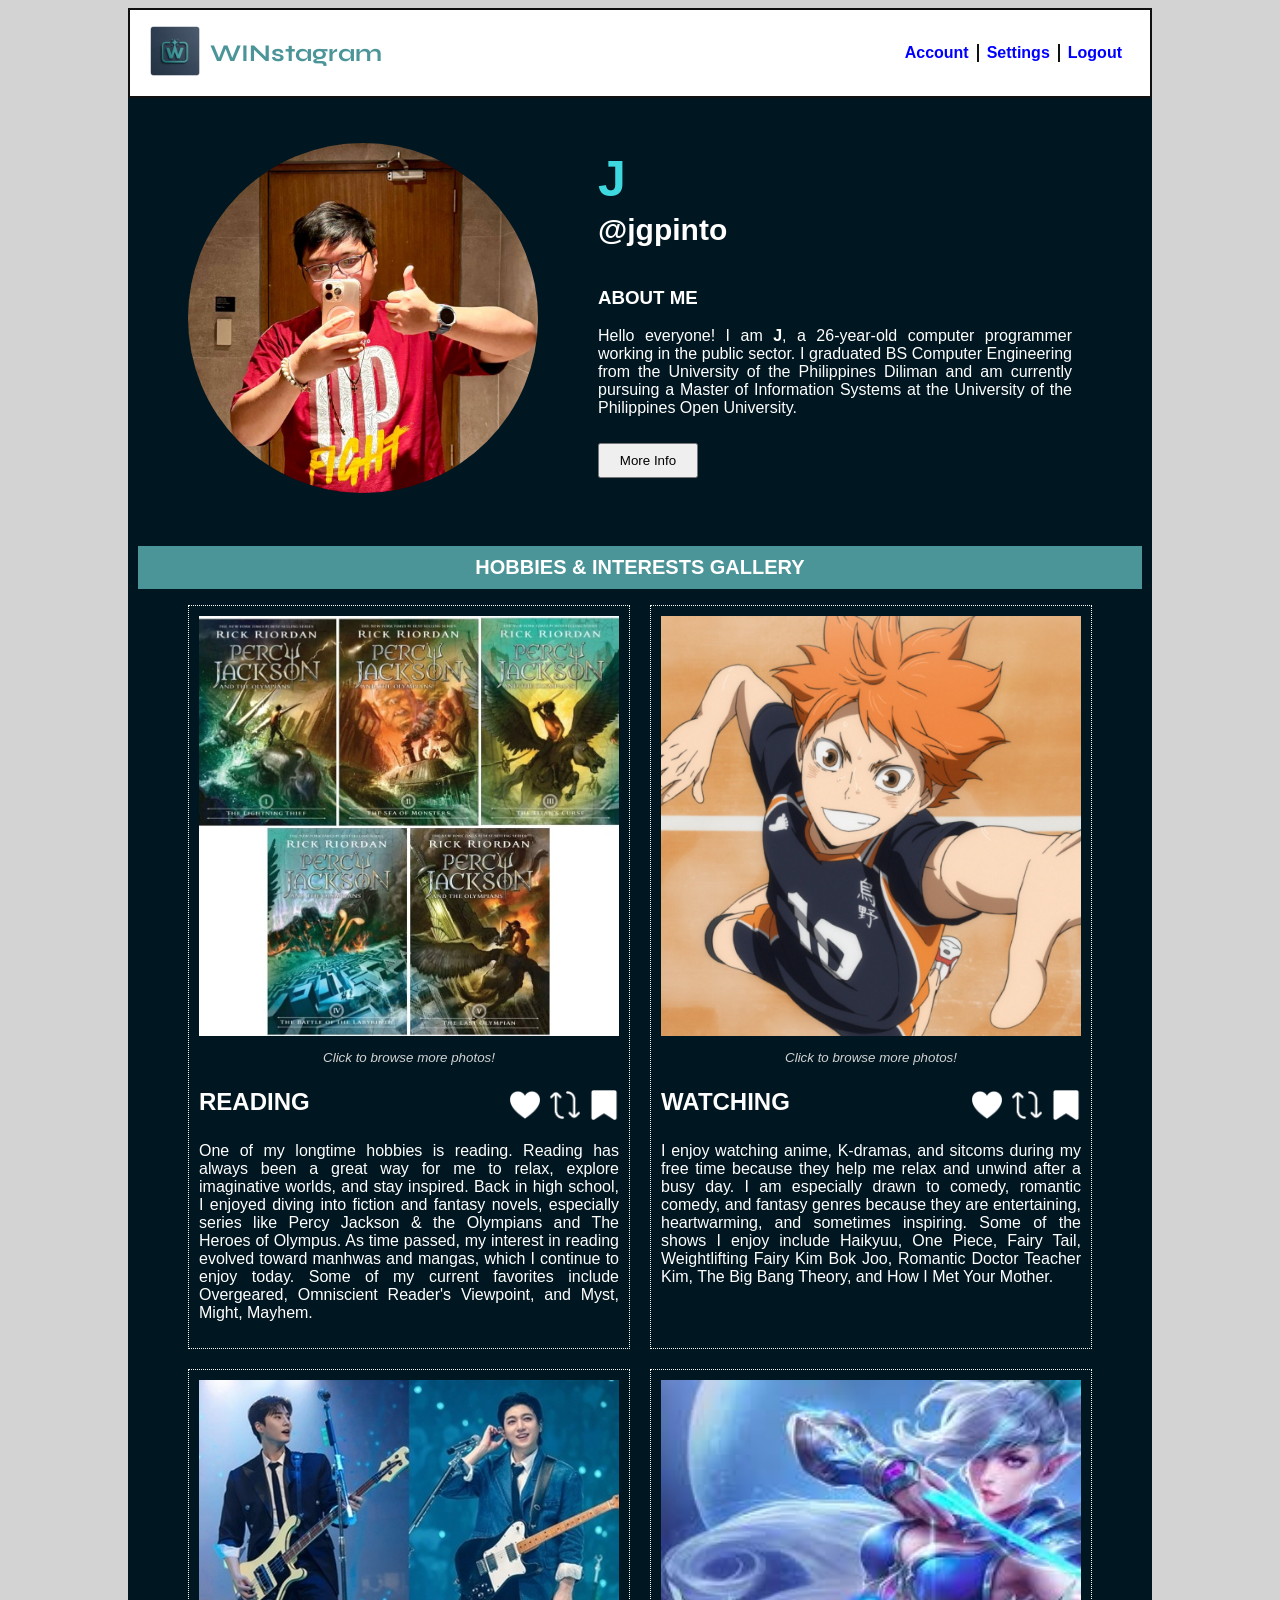
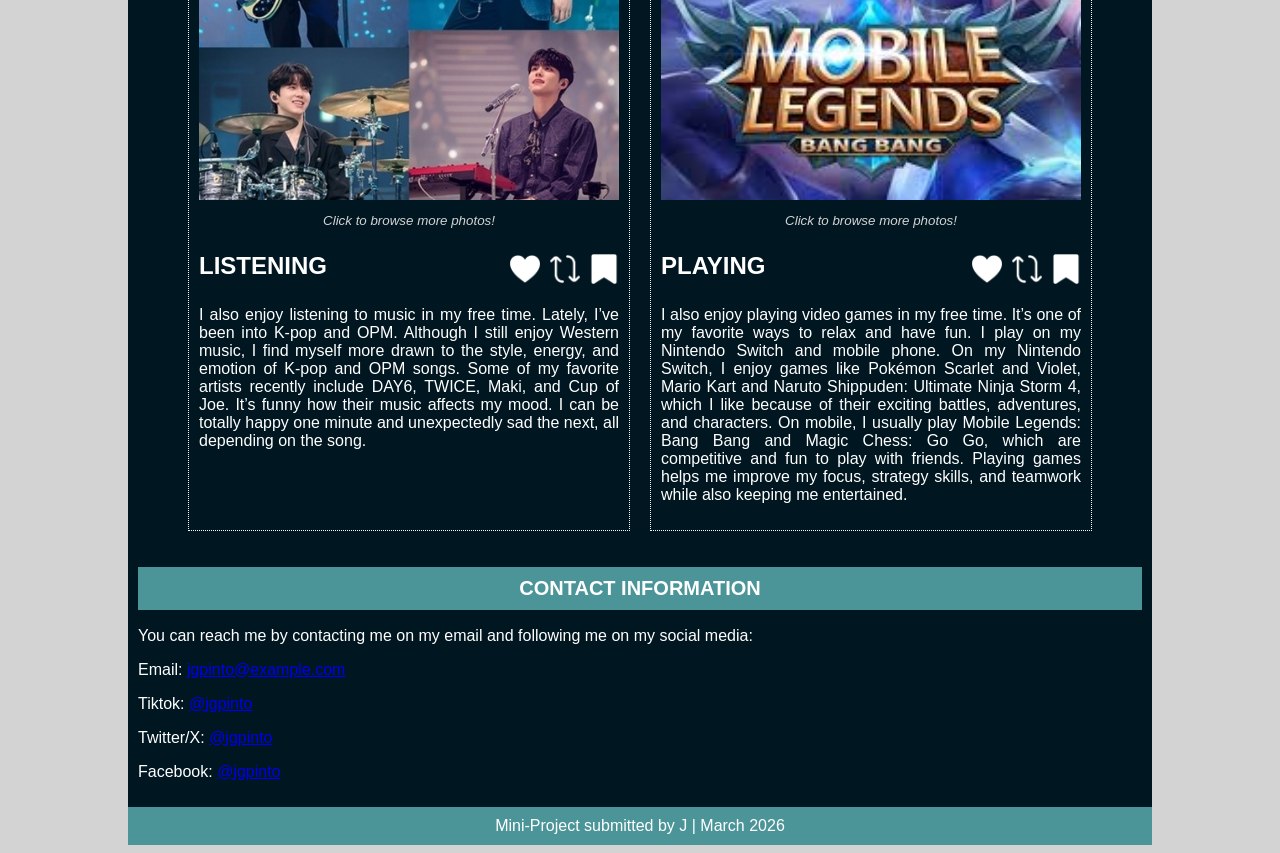
==== commit 3b45cf6b: "15" ====
--- a/about-me.html
+++ b/about-me.html
@@ -15,9 +15,9 @@
                 <h1>WINstagram</h1>
             </div>
             <ul>
-                <li class="selected">Account</li>
-                <li class="selected">Settings</li>
-                <li class="selected">Logout</li>
+                <li class="selected"><a href="placeholders/account-placeholder.html">Account</a></li>
+                <li class="selected"><a href="placeholders/settings-placeholder.html">Settings</a></li>
+                <li class="selected"><a href="placeholders/logout-placeholder.html">Logout</a></li>
             </ul>
         </nav>
     </header>
@@ -48,15 +48,18 @@
 
             </p>
             <div id="more">
-            <button title="Click for Fun Fact!" onClick = "toggleFunFact()">More Information</button>
-            <p id="Funfact" style = "display:none;">Fun Fact: I have attended every DAY6 concert in the Philippines since 2018!</p>
+            <button id ="btnMore" title="Click for Fun Fact!" onClick = "toggleFunFact()">More Info</button>
+            <p id="Funfact" style = "display:none;">I have attended every DAY6 concert in the Philippines since 2018!</p>
             <script>
                 function toggleFunFact(){
                     var fact = document.getElementById("Funfact");
+                    var btn = document.getElementById("btnMore");
                     if(fact.style.display === "none"){
                         fact.style.display = "block";
+                        btn.innerText = "Fun Fact";
                     }else{
                         fact.style.display = "none";
+                        btn.innerText = "More Info"
                     }
                 }
             </script>
@@ -391,9 +394,10 @@
         <h1>CONTACT INFORMATION</h1>
         <p>You can reach me by contacting me on my email and following me on my social media: </p>
         <div>
-            <p>Email: <a href="mailto:jgpinto@example.com">jgpinto@example.com</a></p>
-            <p>Instagram: <a href="#">@jgpinto</a></p>
+            <p>Email: <a href="#">jgpinto@example.com</a></p>
+            <p>Tiktok: <a href="#">@jgpinto</a></p>
             <p>Twitter/X: <a href="#">@jgpinto</a></p>
+            <p>Facebook: <a href="#">@jgpinto</a></p>
         </div>
     </section>
     <footer>
--- a/css/stylesheet-1.css
+++ b/css/stylesheet-1.css
@@ -125,10 +125,7 @@
     font-size: 30px;
 }
 
-#details 
-
 section {
-    background-color: white;
     padding: 10px;
 }
 
@@ -141,12 +138,18 @@
 
 #about-me #more{
     display: flex;
-    font-size: 14px;;
+    align-items: center;
+    gap: 10px;
+    font-size: 13px;
+    padding-top: 10px;
+    
 }
 
 #about-me #more button{
     width: 100px;
-    height: auto;
+    height: 35px;
+    white-space: nowrap;
+    cursor: pointer;
 }
 
 #hobbies{
@@ -310,9 +313,26 @@
 @media all and (max-width: 700px) {
      #about-me {
         flex-direction: column;
+        align-items: center;
+    }
+
+    #display-image{
+        margin-left: auto;
+        margin-right: auto;
+    }
+    
+    #details{
+        margin-right: 0;
+        padding: 10px;
     }
 
     #hobbies {
         padding: 15px;
     }
+
+    #hobbies #content{
+        grid-template-columns: 1fr; 
+        margin-left: 20px;
+        margin-right: 20px;
+    }
 }
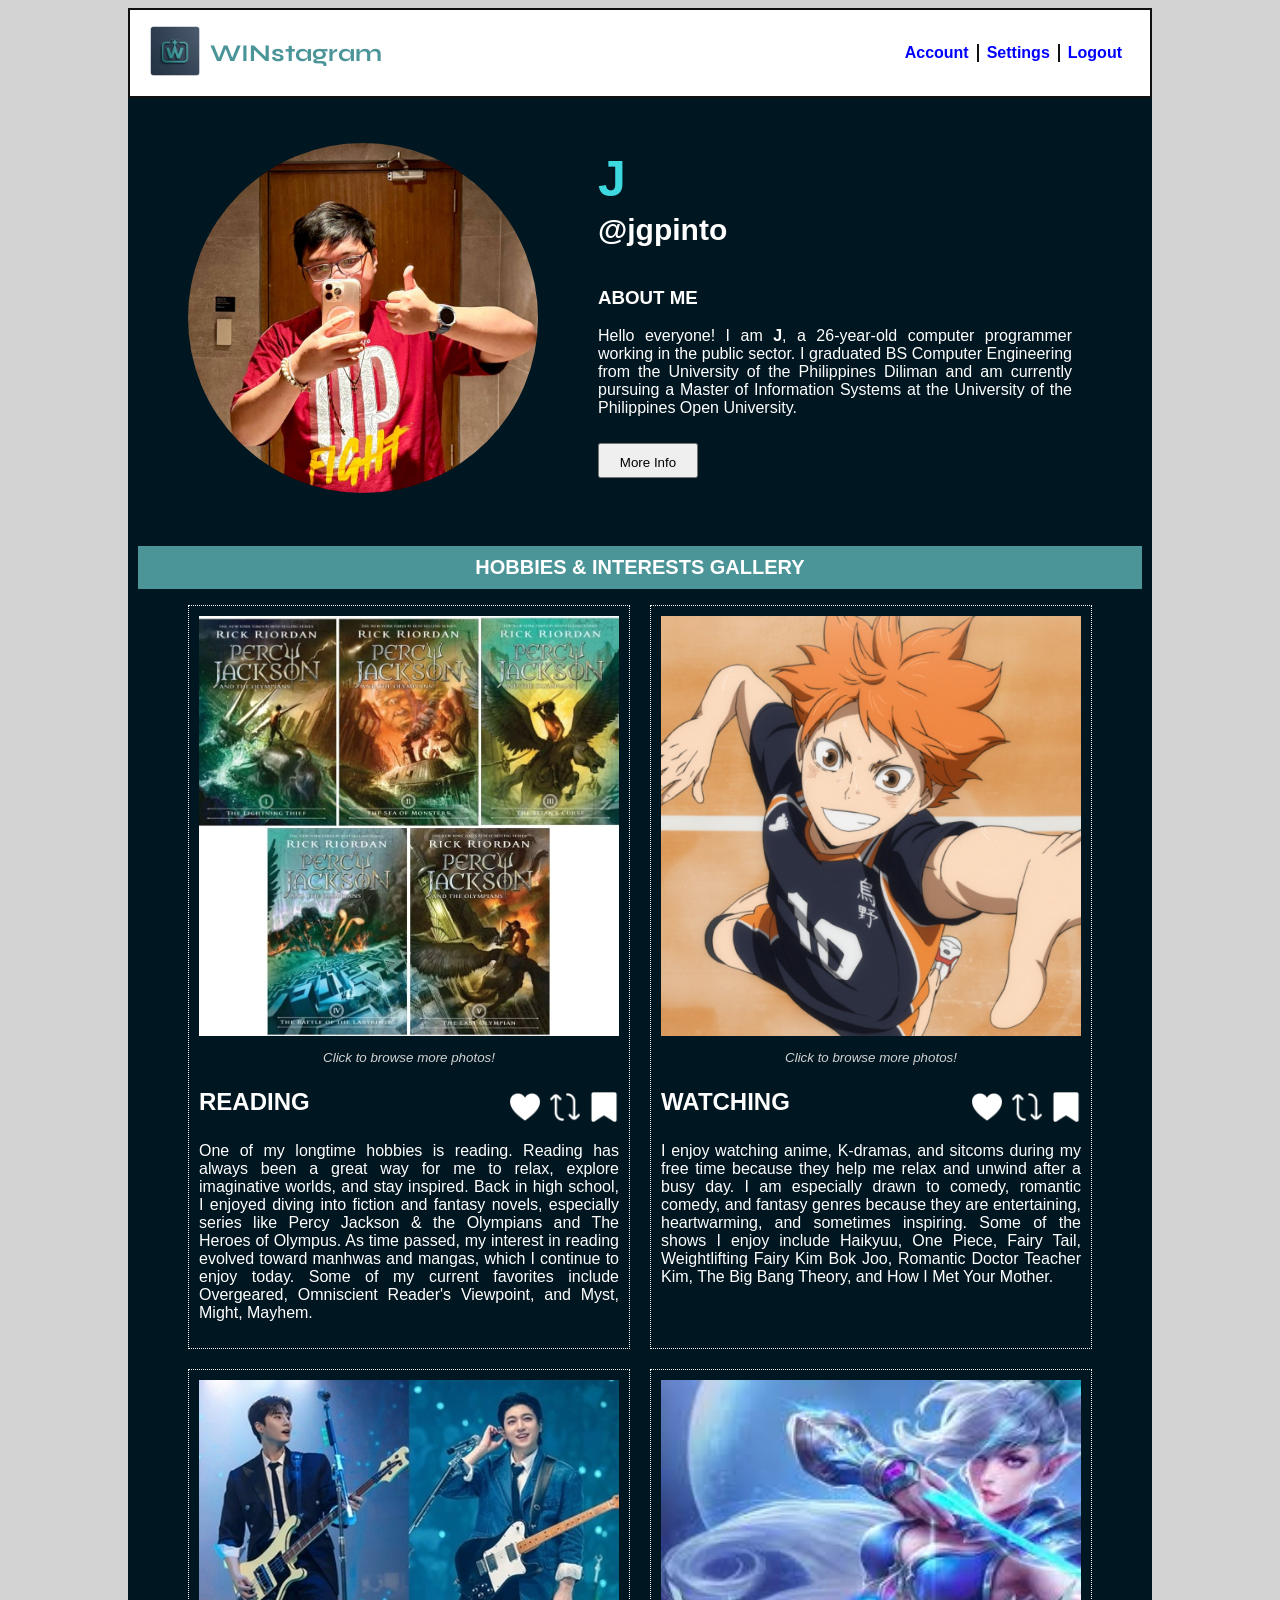
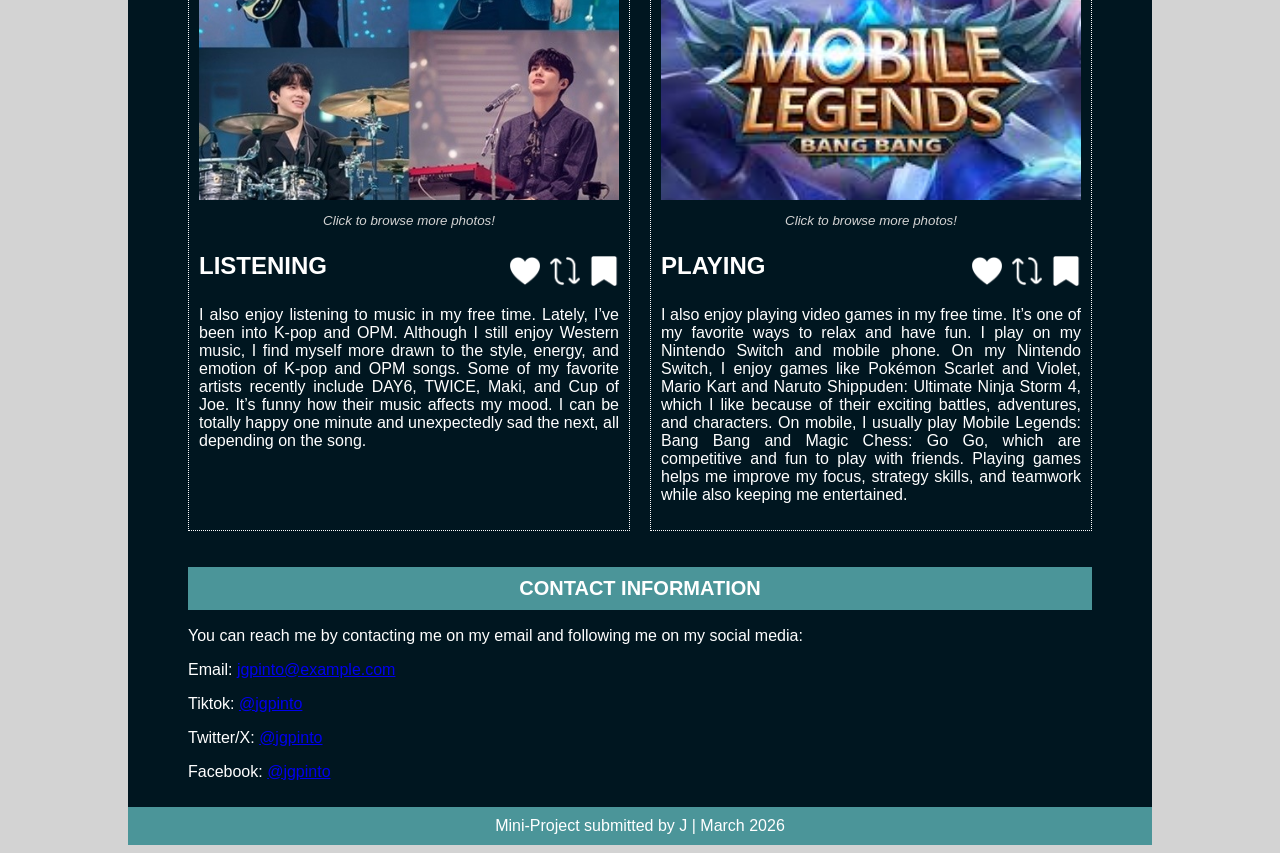
==== commit bda41191: "16" ====
--- a/about-me.html
+++ b/about-me.html
@@ -23,7 +23,7 @@
     </header>
     <section id="about-me">
         <div>
-            <p><img id="display-image" onclick="swapImage()" src="images/image01.jpg" alt="Display Picture" /></p>
+            <p><img id="display-image" class="hover-effect img-style" onclick="swapImage()" src="images/image01.jpg" alt="Display Picture" /></p>
         </div>
         <script>
             function swapImage() {
@@ -48,8 +48,8 @@
 
             </p>
             <div id="more">
-            <button id ="btnMore" title="Click for Fun Fact!" onClick = "toggleFunFact()">More Info</button>
-            <p id="Funfact" style = "display:none;">I have attended every DAY6 concert in the Philippines since 2018!</p>
+            <button id ="btnMore" class="hover-effect btn-style" title="Click for Fun Fact!" onClick = "toggleFunFact()">More Info</button>
+            <p id="Funfact" style = "display:none;">I have attended every DAY6 concert in the Philippines!</p>
             <script>
                 function toggleFunFact(){
                     var fact = document.getElementById("Funfact");
@@ -72,7 +72,7 @@
         <div id="content">
             <div id="reading">
 
-                <img id="reading-img" onclick="swapReading()" src="images/reading01.jpg"
+                <img id="reading-img" class="hover-effect img-style" onclick="swapReading()" src="images/reading01.jpg"
                     alt="Display Picture - Reading" />
                 <p id="click"><em>Click to browse more photos!</em></p>
                 <script>
@@ -94,7 +94,7 @@
                 <div id="likesharesave">
                     <h2>READING</h2>
                     <div>
-                        <button id="like1" title= "Like" onclick="Liked1()"
+                        <button id="like1" class="hover-effect btn-style" title= "Like" onclick="Liked1()"
                             style='background-image:url("images/like-white.jpg")'></button>
                         <script>
                             function Liked1() {
@@ -106,8 +106,8 @@
                                     liked1.style.backgroundImage = 'url("images/like-white.jpg")'
                                     liked1.title = "Like";
                                 }
-                            } </script>
-                        <button id="share1" title = "Share" onclick="Shared1()"
+                            } </script> 
+                        <button id="share1" title = "Share" onclick="Shared1()" class="hover-effect btn-style"
                             style='background-image:url("images/share-white.jpg")'></button>
                         <script>
                             function Shared1() {
@@ -121,7 +121,7 @@
                                 }
                             } </script>
 
-                        <button id="save1" title = "Save" onclick="Saved1()"
+                        <button id="save1" title = "Save" onclick="Saved1()" class="hover-effect btn-style"
                             style='background-image:url("images/save-white.jpg")'></button>
                         <script>
                             function Saved1() {
@@ -151,7 +151,7 @@
             </div>
             <div id="watching">
 
-                <img id="watching-img" onclick="swapWatching()" src="images/watching01.jpg"
+                <img id="watching-img" onclick="swapWatching()" class="hover-effect img-style" src="images/watching01.jpg"
                     alt="Display Picture - Watching" />
                 <p id="click"><em>Click to browse more photos!</em></p>
                 <script>
@@ -178,7 +178,7 @@
                 <div id="likesharesave">
                     <h2>WATCHING</h2>
                     <div>
-                        <button id="like2" title="Like" onclick="Liked2()"
+                        <button id="like2" title="Like" onclick="Liked2()" class="hover-effect btn-style"
                             style='background-image:url("images/like-white.jpg")'></button>
                         <script>
                             function Liked2() {
@@ -191,7 +191,7 @@
                                     liked2.title = "Like";
                                 }
                             } </script>
-                        <button id="share2" title = "Share" onclick="Shared2()"
+                        <button id="share2" title = "Share" onclick="Shared2()" class="hover-effect btn-style"
                             style='background-image:url("images/share-white.jpg")'></button>
                         <script>
                             function Shared2() {
@@ -205,7 +205,7 @@
                                 }
                             } </script>
 
-                        <button id="save2" title = "Save" onclick="Saved2()"
+                        <button id="save2" title = "Save" onclick="Saved2()" class="hover-effect btn-style"
                             style='background-image:url("images/save-white.jpg")'></button>
                         <script>
                             function Saved2() {
@@ -230,14 +230,14 @@
             </div>
             <div id="listening">
 
-                <img id="listening-img" onclick="swapListening()" src="images/listening01.jpg"
+                <img id="listening-img" onclick="swapListening()" src="images/listening01.jpg" class="hover-effect img-style"
                     alt="Display Picture - Listening" />
                 <p id="click"><em>Click to browse more photos!</em></p>
 
                 <div id="likesharesave">
                     <h2>LISTENING</h2>
                     <div>
-                        <button id="like3" title = "Like" onclick="Liked3()"
+                        <button id="like3" title = "Like" onclick="Liked3()" class="hover-effect btn-style"
                             style='background-image:url("images/like-white.jpg")'></button>
                         <script>
                             function Liked3() {
@@ -250,7 +250,7 @@
                                     liked3.title = "Like";
                                 }
                             } </script>
-                        <button id="share3" onclick="Shared3()" title = "Share"
+                        <button id="share3" onclick="Shared3()" title = "Share" class="hover-effect btn-style"
                             style='background-image:url("images/share-white.jpg")'></button>
                         <script>
                             function Shared3() {
@@ -264,7 +264,7 @@
                                 }
                             } </script>
 
-                        <button id="save3" onclick="Saved3()" title="Save"
+                        <button id="save3" onclick="Saved3()" title="Save" class="hover-effect btn-style"
                             style='background-image:url("images/save-white.jpg")'></button>
                         <script>
                             function Saved3() {
@@ -304,14 +304,14 @@
             </div>
             <div id="playing">
 
-                <img id="playing-img" onclick="swapPlaying()" src="images/playing01.jpg"
+                <img id="playing-img" onclick="swapPlaying()" src="images/playing01.jpg" class="hover-effect img-style"
                     alt="Display Picture - Playing" />
                 <p id="click"><em>Click to browse more photos!</em></p>
 
                 <div id="likesharesave">
                     <h2>PLAYING</h2>
                     <div>
-                        <button id="like4" onclick="Liked4()" title="Like"
+                        <button id="like4" onclick="Liked4()" title="Like" class="hover-effect btn-style"
                             style='background-image:url("images/like-white.jpg")'></button>
                         <script>
                             function Liked4() {
@@ -324,7 +324,7 @@
                                     liked4.title="Like";
                                 }
                             } </script>
-                        <button id="share4" onclick="Shared4()" title = "Share"
+                        <button id="share4" onclick="Shared4()" title = "Share" class="hover-effect btn-style"
                             style='background-image:url("images/share-white.jpg")'></button>
                         <script>
                             function Shared4() {
@@ -338,7 +338,7 @@
                                 }
                             } </script>
 
-                        <button id="save4" onclick="Saved4()" title="Save"
+                        <button id="save4" onclick="Saved4()" title="Save" class="hover-effect btn-style"
                             style='background-image:url("images/save-white.jpg")'></button>
                         <script>
                             function Saved4() {
--- a/css/stylesheet-1.css
+++ b/css/stylesheet-1.css
@@ -140,7 +140,7 @@
     display: flex;
     align-items: center;
     gap: 10px;
-    font-size: 13px;
+    font-size: 14px;
     padding-top: 10px;
     
 }
@@ -292,6 +292,8 @@
 
 #contact-info{
     text-align: justify;
+    margin-left: 50px;
+    margin-right: 50px;
 }
 
 #contact-info h1{
@@ -307,6 +309,18 @@
     clear: both;
     padding: 10px;
     text-align: center;
+}
+
+.hover-effect:hover{
+    transform: scale(1.1);
+}
+
+.img-style{
+    width: 150px;
+}
+
+.btn-style{
+    padding: 10px;
 }
 
 
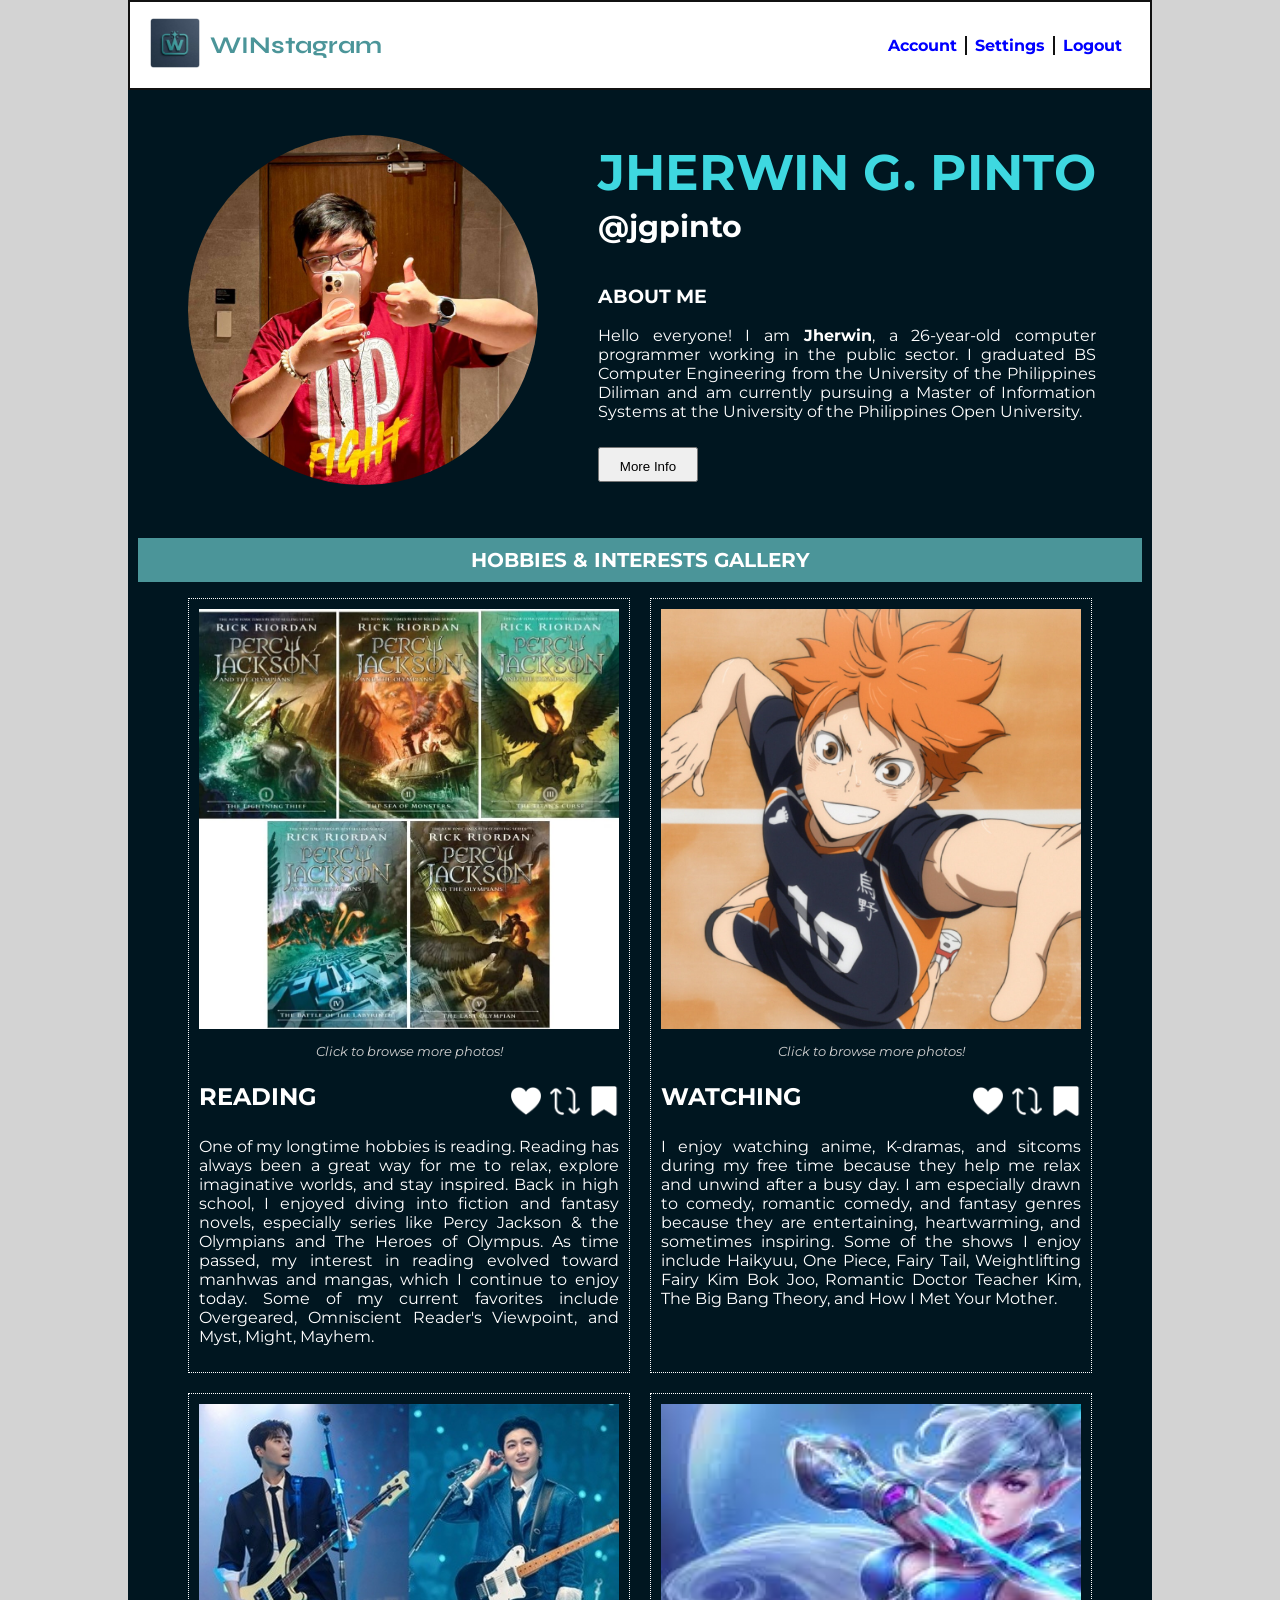
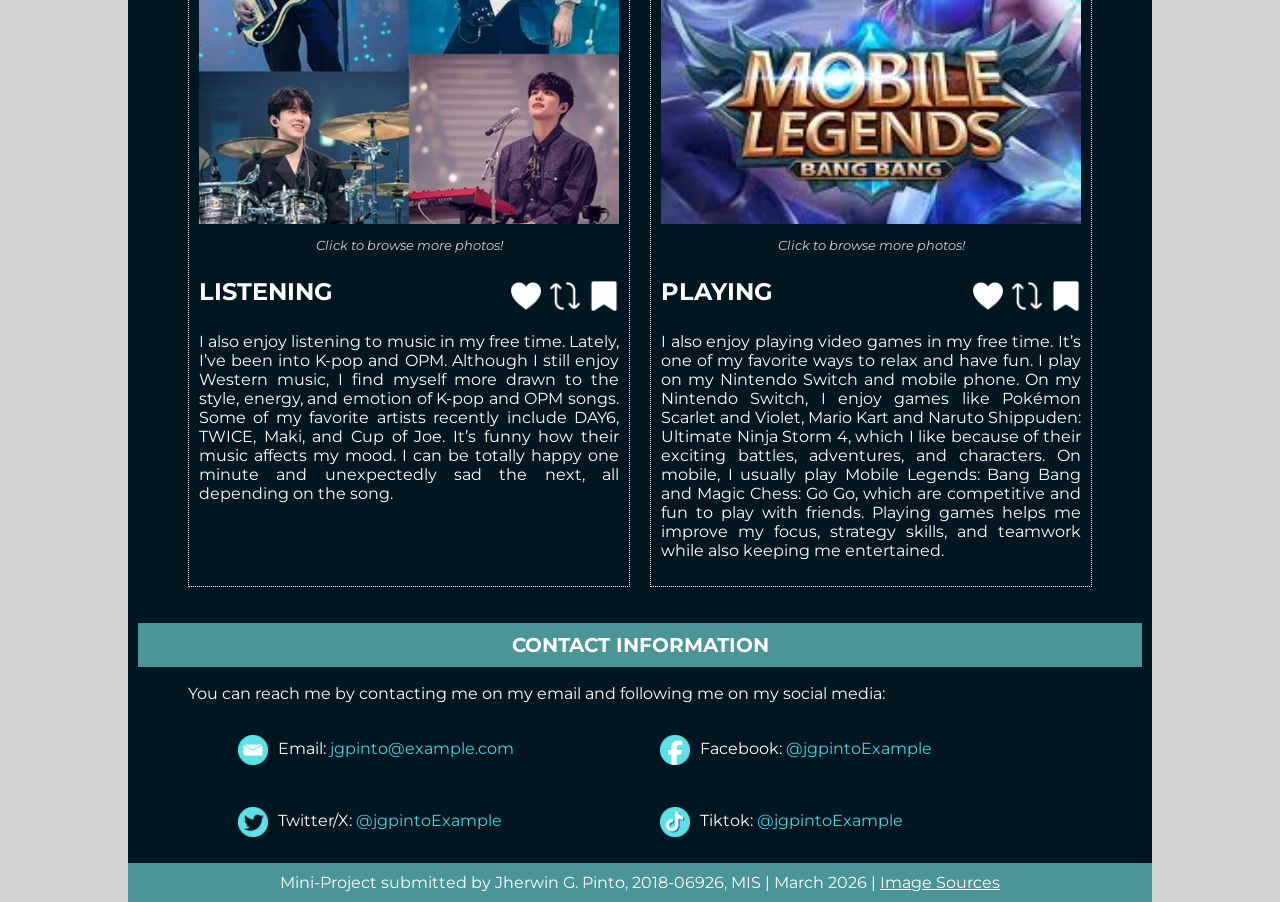
==== commit e56ddded: "Final" ====
--- a/about-me.html
+++ b/about-me.html
@@ -23,7 +23,8 @@
     </header>
     <section id="about-me">
         <div>
-            <p><img id="display-image" class="hover-effect img-style" onclick="swapImage()" src="images/image01.jpg" alt="Display Picture" /></p>
+            <p><img id="display-image" class="hover-effect img-style" onclick="swapImage()" src="images/image01.jpg"
+                    alt="Display Picture" /></p>
         </div>
         <script>
             function swapImage() {
@@ -38,31 +39,32 @@
             }
         </script>
         <div id="details">
-            <h1>J</h1>
+            <h1>JHERWIN G. PINTO</h1>
             <h2>@jgpinto</h2>
             <h3>ABOUT ME</h3>
-            <p>Hello everyone! I am <strong>J</strong>, a 26-year-old computer programmer working in the
+            <p>Hello everyone! I am <strong>Jherwin</strong>, a 26-year-old computer programmer working in the
                 public sector. I graduated BS Computer Engineering from the University of the Philippines Diliman and am
                 currently
                 pursuing a Master of Information Systems at the University of the Philippines Open University.
 
             </p>
             <div id="more">
-            <button id ="btnMore" class="hover-effect btn-style" title="Click for Fun Fact!" onClick = "toggleFunFact()">More Info</button>
-            <p id="Funfact" style = "display:none;">I have attended every DAY6 concert in the Philippines!</p>
-            <script>
-                function toggleFunFact(){
-                    var fact = document.getElementById("Funfact");
-                    var btn = document.getElementById("btnMore");
-                    if(fact.style.display === "none"){
-                        fact.style.display = "block";
-                        btn.innerText = "Fun Fact";
-                    }else{
-                        fact.style.display = "none";
-                        btn.innerText = "More Info"
+                <button id="btnMore" class="hover-effect btn-style" title="Click for Fun Fact!"
+                    onClick="toggleFunFact()">More Info</button>
+                <p id="Funfact" style="display:none;">I have attended every DAY6 concert in the Philippines!</p>
+                <script>
+                    function toggleFunFact() {
+                        var fact = document.getElementById("Funfact");
+                        var btn = document.getElementById("btnMore");
+                        if (fact.style.display === "none") {
+                            fact.style.display = "block";
+                            btn.innerText = "Fun Fact";
+                        } else {
+                            fact.style.display = "none";
+                            btn.innerText = "More Info"
+                        }
                     }
-                }
-            </script>
+                </script>
             </div>
         </div>
     </section>
@@ -94,7 +96,7 @@
                 <div id="likesharesave">
                     <h2>READING</h2>
                     <div>
-                        <button id="like1" class="hover-effect btn-style" title= "Like" onclick="Liked1()"
+                        <button id="like1" class="hover-effect btn-style" title="Like" onclick="Liked1()"
                             style='background-image:url("images/like-white.jpg")'></button>
                         <script>
                             function Liked1() {
@@ -106,8 +108,8 @@
                                     liked1.style.backgroundImage = 'url("images/like-white.jpg")'
                                     liked1.title = "Like";
                                 }
-                            } </script> 
-                        <button id="share1" title = "Share" onclick="Shared1()" class="hover-effect btn-style"
+                            } </script>
+                        <button id="share1" title="Share" onclick="Shared1()" class="hover-effect btn-style"
                             style='background-image:url("images/share-white.jpg")'></button>
                         <script>
                             function Shared1() {
@@ -121,7 +123,7 @@
                                 }
                             } </script>
 
-                        <button id="save1" title = "Save" onclick="Saved1()" class="hover-effect btn-style"
+                        <button id="save1" title="Save" onclick="Saved1()" class="hover-effect btn-style"
                             style='background-image:url("images/save-white.jpg")'></button>
                         <script>
                             function Saved1() {
@@ -151,8 +153,8 @@
             </div>
             <div id="watching">
 
-                <img id="watching-img" onclick="swapWatching()" class="hover-effect img-style" src="images/watching01.jpg"
-                    alt="Display Picture - Watching" />
+                <img id="watching-img" onclick="swapWatching()" class="hover-effect img-style"
+                    src="images/watching01.jpg" alt="Display Picture - Watching" />
                 <p id="click"><em>Click to browse more photos!</em></p>
                 <script>
                     function swapWatching() {
@@ -191,7 +193,7 @@
                                     liked2.title = "Like";
                                 }
                             } </script>
-                        <button id="share2" title = "Share" onclick="Shared2()" class="hover-effect btn-style"
+                        <button id="share2" title="Share" onclick="Shared2()" class="hover-effect btn-style"
                             style='background-image:url("images/share-white.jpg")'></button>
                         <script>
                             function Shared2() {
@@ -205,7 +207,7 @@
                                 }
                             } </script>
 
-                        <button id="save2" title = "Save" onclick="Saved2()" class="hover-effect btn-style"
+                        <button id="save2" title="Save" onclick="Saved2()" class="hover-effect btn-style"
                             style='background-image:url("images/save-white.jpg")'></button>
                         <script>
                             function Saved2() {
@@ -230,14 +232,14 @@
             </div>
             <div id="listening">
 
-                <img id="listening-img" onclick="swapListening()" src="images/listening01.jpg" class="hover-effect img-style"
-                    alt="Display Picture - Listening" />
+                <img id="listening-img" onclick="swapListening()" src="images/listening01.jpg"
+                    class="hover-effect img-style" alt="Display Picture - Listening" />
                 <p id="click"><em>Click to browse more photos!</em></p>
 
                 <div id="likesharesave">
                     <h2>LISTENING</h2>
                     <div>
-                        <button id="like3" title = "Like" onclick="Liked3()" class="hover-effect btn-style"
+                        <button id="like3" title="Like" onclick="Liked3()" class="hover-effect btn-style"
                             style='background-image:url("images/like-white.jpg")'></button>
                         <script>
                             function Liked3() {
@@ -250,7 +252,7 @@
                                     liked3.title = "Like";
                                 }
                             } </script>
-                        <button id="share3" onclick="Shared3()" title = "Share" class="hover-effect btn-style"
+                        <button id="share3" onclick="Shared3()" title="Share" class="hover-effect btn-style"
                             style='background-image:url("images/share-white.jpg")'></button>
                         <script>
                             function Shared3() {
@@ -298,7 +300,8 @@
                     Although I still enjoy Western music, I find myself more drawn to the style, energy,
                     and emotion of K-pop and OPM songs. Some of my favorite artists recently include
                     DAY6, TWICE, Maki, and Cup of Joe.
-                    It’s funny how their music affects my mood. I can be totally happy one minute and unexpectedly sad the next, all depending on the song.
+                    It’s funny how their music affects my mood. I can be totally happy one minute and unexpectedly sad
+                    the next, all depending on the song.
                 </p>
 
             </div>
@@ -318,13 +321,13 @@
                                 var liked4 = document.getElementById('like4');
                                 if (liked4.style.backgroundImage.includes("images/like-white.jpg")) {
                                     liked4.style.backgroundImage = 'url("images/like-cyan.jpg")';
-                                    liked4.title="Unlike";
+                                    liked4.title = "Unlike";
                                 } else {
                                     liked4.style.backgroundImage = 'url("images/like-white.jpg")';
-                                    liked4.title="Like";
-                                }
-                            } </script>
-                        <button id="share4" onclick="Shared4()" title = "Share" class="hover-effect btn-style"
+                                    liked4.title = "Like";
+                                }
+                            } </script>
+                        <button id="share4" onclick="Shared4()" title="Share" class="hover-effect btn-style"
                             style='background-image:url("images/share-white.jpg")'></button>
                         <script>
                             function Shared4() {
@@ -392,17 +395,18 @@
     </section>
     <section id="contact-info">
         <h1>CONTACT INFORMATION</h1>
-        <p>You can reach me by contacting me on my email and following me on my social media: </p>
         <div>
-            <p>Email: <a href="#">jgpinto@example.com</a></p>
-            <p>Tiktok: <a href="#">@jgpinto</a></p>
-            <p>Twitter/X: <a href="#">@jgpinto</a></p>
-            <p>Facebook: <a href="#">@jgpinto</a></p>
+            <p>You can reach me by contacting me on my email and following me on my social media: </p>
+            <div class="socmed">
+            <p><img class="icon" src="images/1.png">Email: <a href="#">jgpinto@example.com</a></p>
+            <p><img class="icon" src="images/2.png">Facebook: <a href="#">@jgpintoExample</a></p>
+            <p><img class="icon" src="images/3.png">Twitter/X: <a href="#">@jgpintoExample</a></p>
+            <p><img class="icon" src="images/4.png">Tiktok: <a href="#">@jgpintoExample</a></p>
+        </div>
         </div>
     </section>
-    <footer>
-       Mini-Project submitted by J | March 2026
-    </footer>
 </body>
-
+<footer>
+    Mini-Project submitted by Jherwin G. Pinto, 2018-06926, MIS | March 2026 | <a href="placeholders/references.html">Image Sources</a>
+</footer>
 </html>
--- a/css/stylesheet-1.css
+++ b/css/stylesheet-1.css
@@ -1,4 +1,6 @@
 @import url('https://fonts.googleapis.com/css2?family=Archivo+Black&family=Syne:wght@400..800&display=swap');
+@import url('https://fonts.googleapis.com/css2?family=Montserrat:ital,wght@0,100..900;1,100..900&display=swap');
+
 
 html {
     box-sizing: border-box;
@@ -13,11 +15,10 @@
 }
 
 body {
-    font-family: sans-serif;
+    font-family: 'Montserrat', sans-serif;
     background-color: rgb(0, 22, 32);
     color: white;
-    margin-left: auto;
-    margin-right: auto;
+    margin: auto;
     max-width: 1024px;
     min-width: 256px;
     caret-color: transparent;
@@ -53,7 +54,7 @@
 
 nav ul {
     list-style-type: none;
-    font-family: sans-serif;
+    font-family: 'Montserrat', sans-serif;
     display: flex;
     justify-content: flex-end;
     margin: 0;
@@ -76,7 +77,7 @@
 }
 
 nav li.selected {
-    color: #606060;
+    color: #4b9599;
 }
 
 nav li a:hover {
@@ -88,7 +89,7 @@
 }
 
 nav li a:visited {
-    color: purple;
+    color: #4b9599;
 }
 
 nav li a:active {
@@ -117,6 +118,7 @@
     margin-bottom: 0px;
     font-size: 50PX;
     color: #3ed8e0;
+    white-space: nowrap;
 }
 
 #details h2{
@@ -292,19 +294,24 @@
 
 #contact-info{
     text-align: justify;
+}
+
+#contact-info h1{
+    text-align: center;
+    align-content: center;
+    background-color: #4b9599;
+    padding: 10px;
+    font-size: 20px;
+    color: white;;
+}
+
+#contact-info div{
     margin-left: 50px;
     margin-right: 50px;
 }
 
-#contact-info h1{
-    text-align: center;
-    background-color: #4b9599;
-    padding: 10px;
-    font-size: 20px;
-    color: white;
-}
-
 footer {
+    font-family: 'Montserrat', sans-serif;
     background-color: #4b9599;
     clear: both;
     padding: 10px;
@@ -323,16 +330,63 @@
     padding: 10px;
 }
 
+.icon{
+    width:30px;
+    height:30px;
+    margin-right:10px;
+    vertical-align:middle; 
+}
+
+.socmed{
+    display:grid;
+    grid-template-columns: repeat(2,1fr);
+    gap:10px 40px;
+}
+
+#contact-info a{
+    color: #3ed8e0;
+    text-decoration: none;
+}
+
+#contact-info a:hover{
+    text-decoration: underline;
+}
+
+footer a{
+    color: white;
+    text-decoration: underline;
+}
+
+footer a:hover{
+    color: #3ed8e0;
+}
+
 
 @media all and (max-width: 700px) {
+
+    nav{
+        flex-direction: column;
+        align-items: center;
+        gap: 10px;
+    }
+
+    nav ul {
+        justify-content: center;
+        flex-wrap: wrap;
+    }
+
      #about-me {
         flex-direction: column;
         align-items: center;
+        text-align: center;
+        gap: 5px;
     }
 
     #display-image{
         margin-left: auto;
         margin-right: auto;
+        margin-top:20px;
+        margin-bottom:10px;
     }
     
     #details{
@@ -340,6 +394,10 @@
         padding: 10px;
     }
 
+    #details h2{
+        text-align: center;
+    }
+
     #hobbies {
         padding: 15px;
     }
@@ -349,4 +407,19 @@
         margin-left: 20px;
         margin-right: 20px;
     }
+
+    #contact-info div{
+        margin-left: 20px;
+        margin-right: 20px;
+    }
+
+    .socmed{
+        grid-template-columns: 1fr;
+    }
+
+    .socmed p{
+        display: flex;
+        align-items: center;
+        gap: 8px;
+    }
 }
